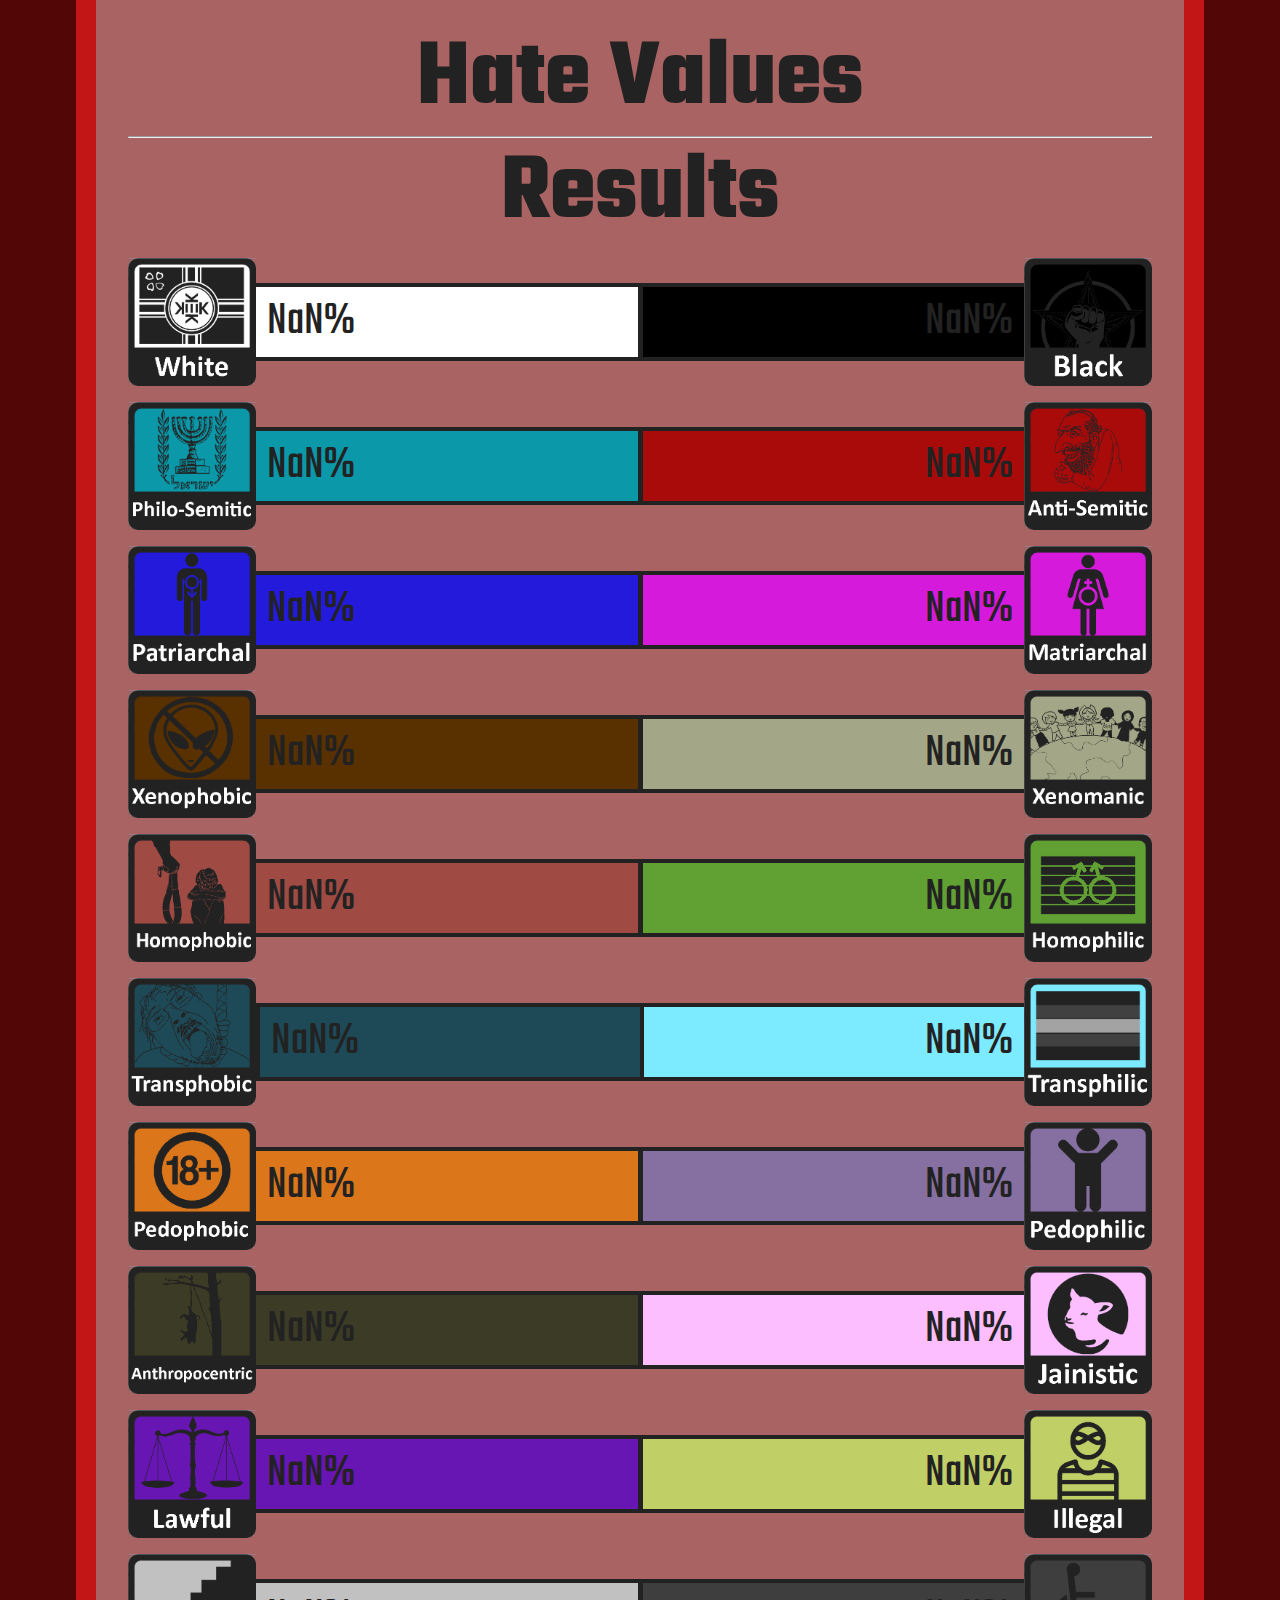
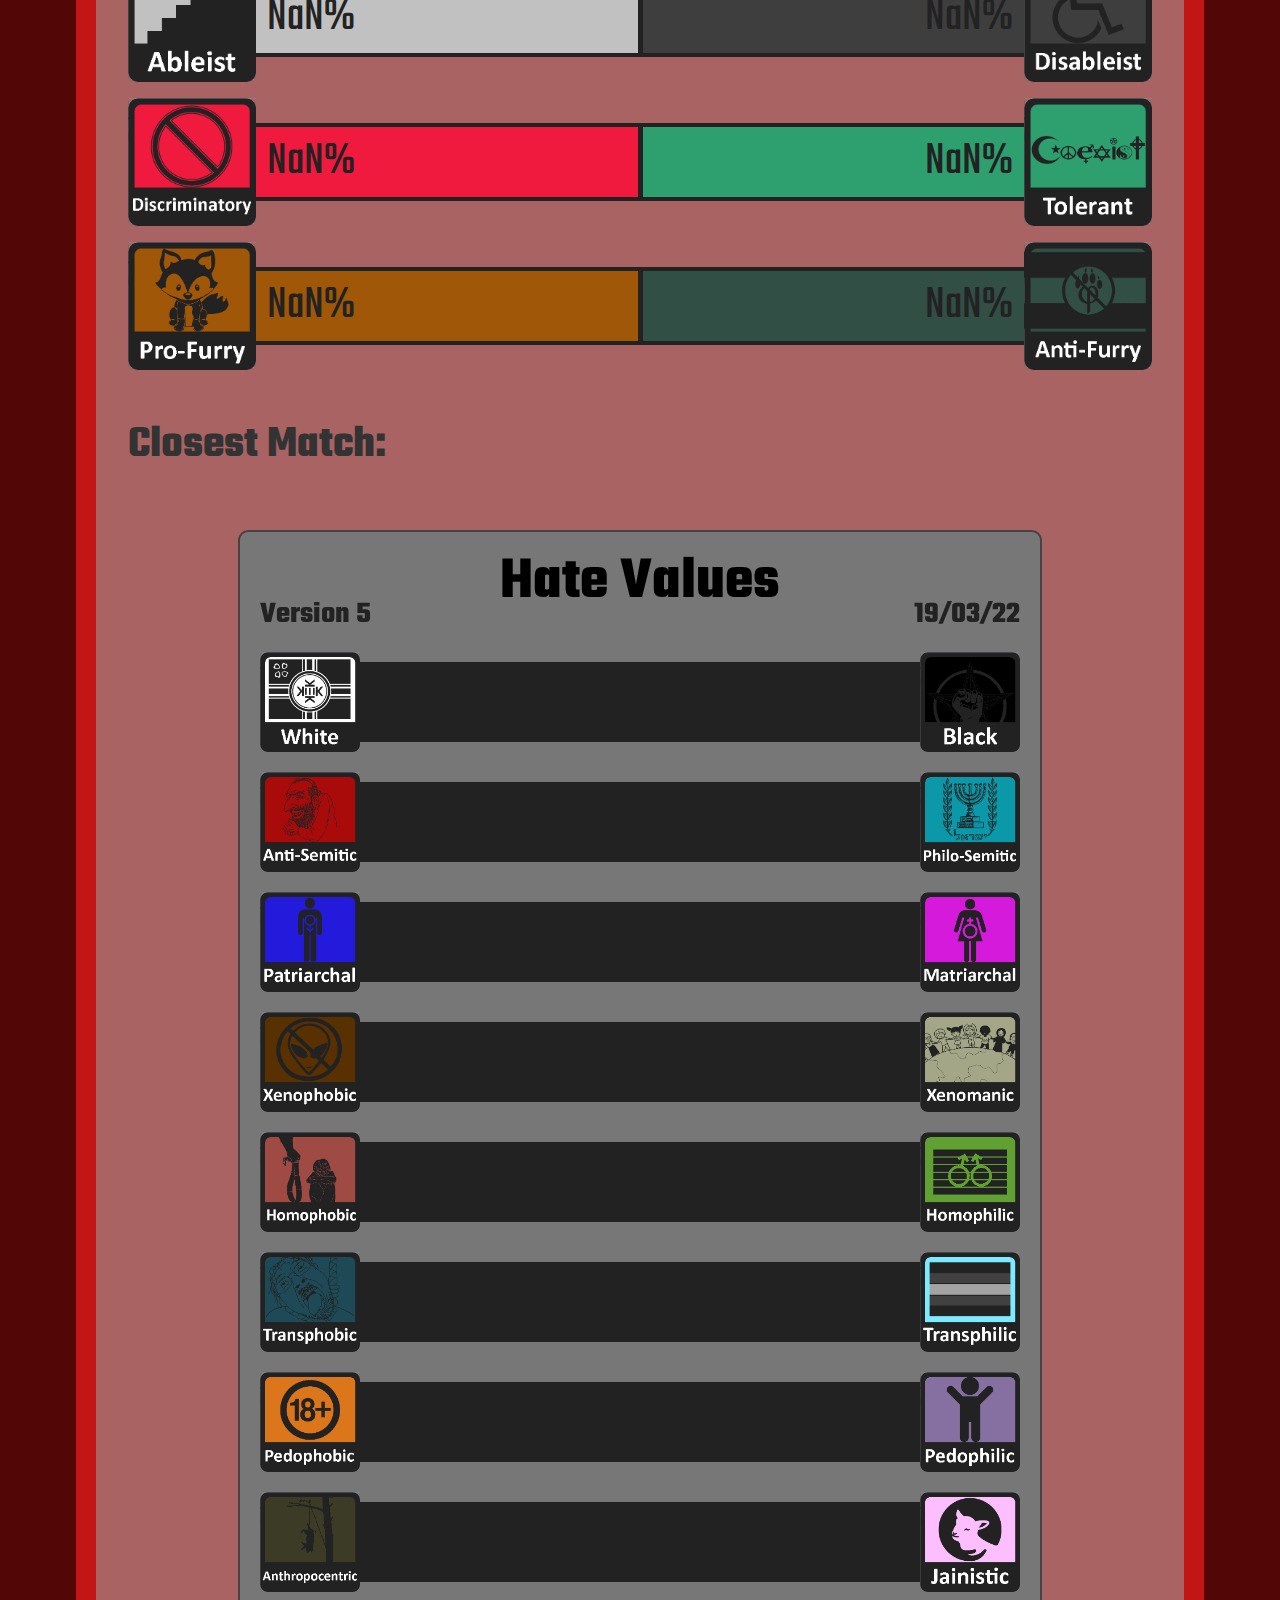
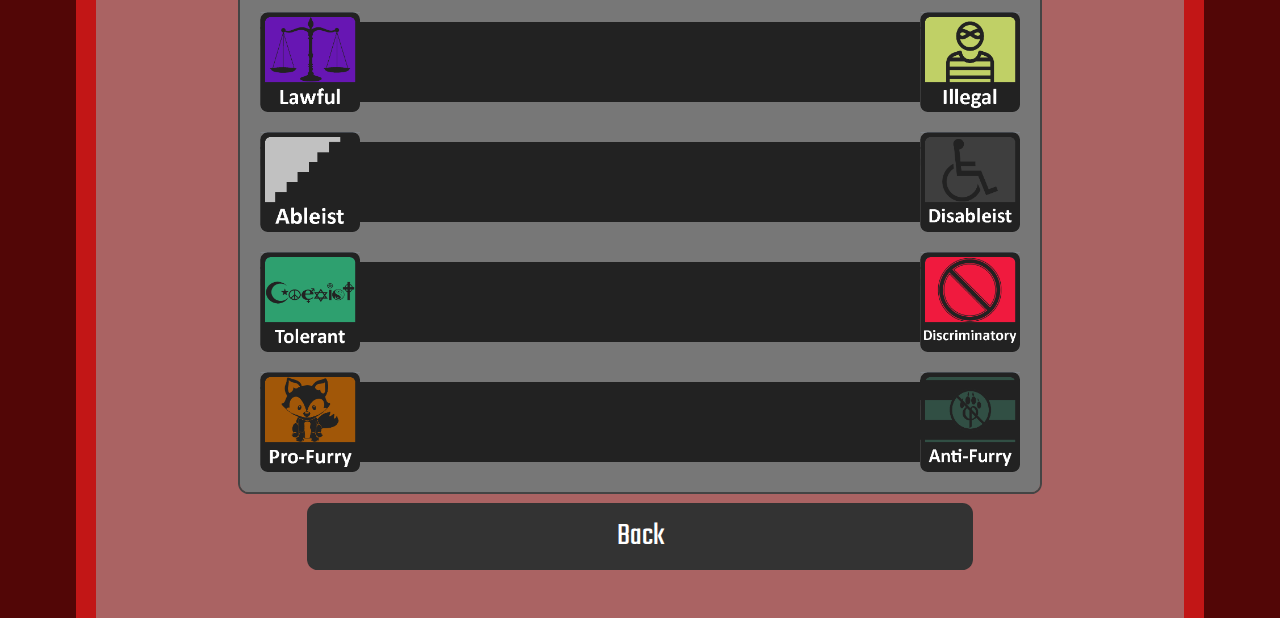
==== results.html @ 094d6d6c "Update results.html" ====
<head>
<link href="https://fonts.googleapis.com/css?family=Teko:300,400,700|Mulish:400,700" rel="stylesheet">
<link href='style.css' rel='stylesheet' type='text/css'>
<title>Hate Values Results</title>
<link rel="icon" type="x-icon" href="icon.png">
<link rel="shortcut icon" type="x-icon" href="icon.png">
<meta charset="utf-8">
</head>
<script type="application/javascript" src="ideologies.js">
</script>

<body>
<h1>Hate Values</h1>
<hr>

<h1>Results</h1>

<h2><span class="weight-300" id="race-label"></span></h2>
<div class="axis">
    <img id="img-white" src="value_images/white.png" height="128pt"/>
    <div class="bar white" id="bar-white"><div class="text-wrapper" id="white"></div></div>
    <div class="bar black" id="bar-black"><div class="text-wrapper" id="black"></div></div>
    <img id="img-black" src="value_images/black.png" height="128pt"/>
</div>
<h2><span class="weight-300" id="jewish-label"></span></h2>
<div class="axis">
    <img id="img-philosemitic" src="value_images/philo semitic.png" height="128pt"/>
    <div class="bar philosemitic" id="bar-philosemitic"><div class="text-wrapper" id="philosemitic"></div></div>
    <div class="bar antisemitic" id="bar-antisemitic"><div class="text-wrapper" id="antisemitic"></div></div>
    <img id="img-antisemitic" src="value_images/anti semitic.png" height="128pt"/>
</div>
<h2><span class="weight-300" id="sex-label"></span></h2>
<div class="axis">
    <img id="img-patriarchal" src="value_images/patriarchal.png" height="128pt"/>
    <div class="bar patriarchal" id="bar-patriarchal"><div class="text-wrapper" id="patriarchal"></div></div>
    <div class="bar matriarchal" id="bar-matriarchal"><div class="text-wrapper" id="matriarchal"></div></div>
    <img id="img-matriarchal" src="value_images/matriarchal.png" height="128pt"/>
</div>
<h2><span class="weight-300" id="diversity-label"></span></h2>
<div class="axis">
    <img id="img-xenophobic" src="value_images/xenophobic.png" height="128pt"/>
    <div class="bar xenophobic" id="bar-xenophobic"><div class="text-wrapper" id="xenophobic"></div></div>
    <div class="bar xenomanic" id="bar-xenomanic"><div class="text-wrapper" id="xenomanic"></div></div>
    <img id="img-xenomanic" src="value_images/xenomanic.png" height="128pt"/>
</div>
<h2><span class="weight-300" id="sexuality-label"></span></h2>
<div class="axis">
    <img id="img-homophobic" src="value_images/homophobic.png" height="128pt"/>
    <div class="bar homophobic" id="bar-homophobic"><div class="text-wrapper" id="homophobic"></div></div>
    <div class="bar homophilic" id="bar-homophilic"><div class="text-wrapper" id="homophilic"></div></div>
    <img id="img-homophilic" src="value_images/homophilic.png" height="128pt"/>
</div>
<h2><span class="weight-300" id="transgender-label"></span></h2>
<div class="axis">
    <img id="img-transphobic" src="value_images/transphobic.png" height="128pt"/>
    <div class="bar transphobic" id="bar-transphobic"><div class="text-wrapper" id="transphobic"></div></div>
    <div class="bar transphilic" id="bar-transphilic"><div class="text-wrapper" id="transphilic"></div></div>
    <img id="img-transphilic" src="value_images/transphilic.png" height="128pt"/>
</div>
<h2><span class="weight-300" id="pedophilia-label"></span></h2>
<div class="axis">
    <img id="img-pedophobic" src="value_images/pedophobic.png" height="128pt"/>
    <div class="bar pedophobic" id="bar-pedophobic"><div class="text-wrapper" id="pedophobic"></div></div>
    <div class="bar pedophilic" id="bar-pedophilic"><div class="text-wrapper" id="pedophilic"></div></div>
    <img id="img-pedophilic" src="value_images/pedophilic.png" height="128pt"/>
</div>
<h2><span class="weight-300" id="species-label"></span></h2>
<div class="axis">
    <img id="img-anthropocentric" src="value_images/anthropocentric.png" height="128pt"/>
    <div class="bar anthropocentric" id="bar-anthropocentric"><div class="text-wrapper" id="anthropocentric"></div></div>
    <div class="bar jainistic" id="bar-jainistic"><div class="text-wrapper" id="jainistic"></div></div>
    <img id="img-jainistic" src="value_images/jainistic.png" height="128pt"/>
</div>
<h2><span class="weight-300" id="legality-label"></span></h2>
<div class="axis">
    <img id="img-lawful" src="value_images/lawful.png" height="128pt"/>
    <div class="bar lawful" id="bar-lawful"><div class="text-wrapper" id="lawful"></div></div>
    <div class="bar illegal" id="bar-illegal"><div class="text-wrapper" id="illegal"></div></div>
    <img id="img-illegal" src="value_images/illegal.png" height="128pt"/>
</div>
<h2><span class="weight-300" id="disability-label"></span></h2>
<div class="axis">
    <img id="img-ableist" src="value_images/ableist.png" height="128pt"/>
    <div class="bar ableist" id="bar-ableist"><div class="text-wrapper" id="ableist"></div></div>
    <div class="bar disableist" id="bar-disableist"><div class="text-wrapper" id="disableist"></div></div>
    <img id="img-disableist" src="value_images/disableist.png" height="128pt"/>
</div>
<h2><span class="weight-300" id="tolerance-label"></span></h2>
<div class="axis">
    <img id="img-fanatical" src="value_images/fanatical.png" height="128pt"/>
    <div class="bar fanatical" id="bar-fanatical"><div class="text-wrapper" id="fanatical"></div></div>
    <div class="bar tolerant" id="bar-tolerant"><div class="text-wrapper" id="tolerant"></div></div>
    <img id="img-tolerant" src="value_images/tolerant.png" height="128pt"/>
</div>
<h2><span class="weight-300" id="furry-label"></span></h2>
<div class="axis">
    <img id="img-profurry" src="value_images/pro furry.png" height="128pt"/>
    <div class="bar profurry" id="bar-profurry"><div class="text-wrapper" id="profurry"></div></div>
    <div class="bar antifurry" id="bar-antifurry"><div class="text-wrapper" id="antifurry"></div></div>
    <img id="img-antifurry" src="value_images/anti furry.png" height="128pt"/>
</div>

<br><br>

<h2 class="ideology">Closest Match: <span class="weight-300" id="ideology-label"></span></h1>

<br><br>

<canvas id="banner" width=800 height=1560 style="font-family:Teko"></canvas>
<button class="button" onclick="location.href='index.html';" style="background-color: #333;">Back</button> <br>
<script>
    function getQueryVariable(variable)
    {
           var query = window.location.search.substring(1)
           var vars = query.split("&")
           for (var i=0;i<vars.length;i++) {
                   var pair = vars[i].split("=")
                   if(pair[0] == variable) {return pair[1]}
           }
           return(NaN);
    }

    function setBarValue(name, value) {
        innerel = document.getElementById(name)
        outerel = document.getElementById("bar-" + name)
        outerel.style.width = (value + "%")
        innerel.innerHTML = (value + "%")
        if (innerel.offsetWidth + 20 > outerel.offsetWidth) {
            innerel.style.visibility = "hidden"
        }
    }

    raceArray = ["White Supremacist","White Nationalist","White Identitarian","White Bias","Colourblind","Black Bias","Black Identitarian","Black Nationalist","Black Supremacist","Black Fanatacism"]
    jewiArray = ["Extremely Anti-Semitic","Anti-Semite","Judeophobe","Gentile","Jew-Gentile Equality","Jewish Bias","Zionist","Ethno-Zionist","Fanatical Ethno-Zionist","Illuminati Jew"]
    ssexArray = ["Incelocracy","Male Chauvinist","Misognyist","Traditional","Sexual Equality","Liberal","Misandrist","Radical Feminist","Matriarchy","Androcidal Muderer"]
    diveArray = ["Genocidal Ethno-Nationalist","Ethno-Nationalist","Xenophobe","Nationalist","Nationality Equality","Moderate Xenophile","Multiculturalist","Globalist","Mandatory Racemixing","Mandatory Racemixing"]
    sexuArray = ["Homo-Extinctionist","Hetero-Supremacist","Don't Ask, Don't Tell","'Traditional Marriage' Activist","Sexuality Equality","'Marriage Equality' Activist","Pride Marcher","Homo-Supremacist","Hetero-Extinctionist","Hetero-Extinctionist"]
    tranArray = ["Transgender Holocaust","Transgender Suicide Advocate","Transphobe","Binarist","Gender Equality","Transgender Acceptance","Pride Marcher","Child Drag Queen Fan","TERF Holocaust","Gender Abolition"]
    pedoArray = ["Pedocidal Serial Killer","Very Pedophobic","Pedophobic","Age of Consent Supporter","Sexuality Equality","MAP advocate","Purple Libertarian","Child Molester","Child Rapist","THIS PERSON IS EVIL!"]
    specArray = ["Animal Extinctionist","Animal Hater","Human Supremacist","Human Preferance","Neutral","Animal Rights Activist","Animal Rights Supporter","Vegan Fanatic","Animal Rights Terrorism","'Voluntary' Human Extinction"]
    legaArray = ["'Two Eyes for an Eye'","Torture Supporter","Moralist","Punishment","Moderate","Rehabilitation","Criminal","Moral Relativist","Anarchist","Egoist"]
    disaArray = ["Eugenicist","Cripple Hater","Disabled-Hater","Ableist Preferance","Balanced","Disabled Advocate","Disabled Pride","Disabled Supremacist","Mandatory Disabilities","Mandatory Disabilities"]
    toleArray = ["Free Speech Absolutism","Intellectually Diverse","Accepting","Tolerant","Neutral","Stubborn","Prejudicial","Monolithic","Extremely Hateful","Hive-Mind Collectivism"]
    furrArray = ["Furred Reich","Beastiality Enjoyer","Furry","Furry Ally","Neutral","Furphobic Prejudice","Anti-Furry","Extremely Furphobic","Furr-icidal Serial Killer","Furry Holocaust"]

    function setLabel(val,ary) {
        if (val >= 90) { return ary[0] } else
        if (val >= 80) { return ary[1] } else
        if (val >= 70) { return ary[2] } else
        if (val >= 60) { return ary[3] } else
        if (val >= 45) { return ary[4] } else
        if (val > 30) { return ary[5] } else
        if (val > 25) { return ary[6] } else
        if (val > 15) { return ary[7] } else
        if (val > 5) { return ary[8] } else
        if (val >= 0) { return ary[9] } else
        	{return ""}
    }

    white           = getQueryVariable("a")
    antisemitic     = getQueryVariable("b")
    patriarchal     = getQueryVariable("c")
    xenophobic      = getQueryVariable("d")
    homophobic      = getQueryVariable("e")
    transphobic     = getQueryVariable("f")
    pedophobic      = getQueryVariable("g")
    anthropocentric = getQueryVariable("h")
    lawful          = getQueryVariable("i")
    ableist         = getQueryVariable("j")
    tolerant        = getQueryVariable("k")
    profurry        = getQueryVariable("l")
    black           = (100 - white).toFixed(1)
    philosemitic    = (100 - antisemitic).toFixed(1)
    matriarchal     = (100 - patriarchal).toFixed(1)
    xenomanic       = (100 - xenophobic).toFixed(1)
    homophilic      = (100 - homophobic).toFixed(1)
    transphilic     = (100 - transphobic).toFixed(1)
    pedophilic      = (100 - pedophobic).toFixed(1)
    jainistic       = (100 - anthropocentric).toFixed(1)
    illegal         = (100 - lawful).toFixed(1)
    disableist      = (100 - ableist).toFixed(1)
    fanatical       = (100 - tolerant).toFixed(1)
    antifurry       = (100 - profurry).toFixed(1)

    setBarValue("white", white)
    setBarValue("black", black)
    setBarValue("antisemitic", antisemitic)
    setBarValue("philosemitic", philosemitic)
    setBarValue("patriarchal", patriarchal)
    setBarValue("matriarchal", matriarchal)
    setBarValue("xenophobic", xenophobic)
    setBarValue("xenomanic", xenomanic)
    setBarValue("homophobic", homophobic)
    setBarValue("homophilic", homophilic)
    setBarValue("transphobic", transphobic)
    setBarValue("transphilic", transphilic)
    setBarValue("pedophobic", pedophobic)
    setBarValue("pedophilic", pedophilic)
    setBarValue("anthropocentric", anthropocentric)
    setBarValue("jainistic", jainistic)
    setBarValue("lawful", lawful)
    setBarValue("illegal", illegal)
    setBarValue("ableist", ableist)
    setBarValue("disableist", disableist)
    setBarValue("tolerant", tolerant)
    setBarValue("fanatical", fanatical)
    setBarValue("profurry", profurry)
    setBarValue("antifurry", antifurry)
    

    document.getElementById("race-label").innerHTML = setLabel(white, raceArray)
    document.getElementById("jewish-label").innerHTML = setLabel(antisemitic, jewiArray)
    document.getElementById("sex-label").innerHTML = setLabel(patriarchal, ssexArray)
    document.getElementById("diversity-label").innerHTML = setLabel(xenophobic, diveArray)
    document.getElementById("sexuality-label").innerHTML = setLabel(homophobic, sexuArray)
    document.getElementById("transgender-label").innerHTML = setLabel(transphobic, tranArray)
    document.getElementById("pedophilia-label").innerHTML = setLabel(pedophobic, pedoArray)
    document.getElementById("species-label").innerHTML = setLabel(anthropocentric, specArray)
    document.getElementById("legality-label").innerHTML = setLabel(lawful, legaArray)
    document.getElementById("disability-label").innerHTML = setLabel(ableist, disaArray)
    document.getElementById("tolerance-label").innerHTML = setLabel(tolerant, toleArray)
    document.getElementById("furry-label").innerHTML = setLabel(profurry, furrArray)

    ideology = ""
    ideodist = Infinity
    for (var i = 0; i < ideologies.length; i++) {
        dist = 0
        dist += Math.pow(Math.abs(ideologies[i].stats.race - white), 3)
        dist += Math.pow(Math.abs(ideologies[i].stats.jewi - antisemitic), 3)
        dist += Math.pow(Math.abs(ideologies[i].stats.ssex - patriarchal), 3)
        dist += Math.pow(Math.abs(ideologies[i].stats.dive - xenophobic), 3)
        dist += Math.pow(Math.abs(ideologies[i].stats.sexu - homophobic), 3)
        dist += Math.pow(Math.abs(ideologies[i].stats.tran - transphobic), 3)
        dist += Math.pow(Math.abs(ideologies[i].stats.pedo - pedophobic), 3)
        dist += Math.pow(Math.abs(ideologies[i].stats.spec - anthropocentric), 3)
        dist += Math.pow(Math.abs(ideologies[i].stats.lega - lawful), 2)
        dist += Math.pow(Math.abs(ideologies[i].stats.disa - ableist), 3)
        dist += Math.pow(Math.abs(ideologies[i].stats.tole - tolerant), 3)
        dist += Math.pow(Math.abs(ideologies[i].stats.furr - profurry), 2)
        if (dist < ideodist) {
            ideology = ideologies[i].name
            ideodist = dist
        }
    }
    
    document.getElementById("ideology-label").innerHTML = ideology

    function createImage(src, x, y, w, h) {
        img = new Image ()
        img.src = src
        img.onLoad = function() {
            ctx.drawImage(img, x, y, w, h)
        }
    }

    window.onload = function() {
        var c = document.getElementById("banner")
        var ctx = c.getContext("2d")
        ctx.fillStyle = "#777"
        ctx.fillRect(0,0,800,1560)

        img = document.getElementById("img-white")
        ctx.drawImage(img, 20, 120, 100, 100);
        img = document.getElementById("img-black")
        ctx.drawImage(img, 680, 120, 100, 100)
        img = document.getElementById("img-antisemitic")
        ctx.drawImage(img, 20, 240, 100, 100)
        img = document.getElementById("img-philosemitic")
        ctx.drawImage(img, 680, 240, 100, 100)
        img = document.getElementById("img-patriarchal")
        ctx.drawImage(img, 20, 360, 100, 100)
        img = document.getElementById("img-matriarchal")
        ctx.drawImage(img, 680, 360, 100, 100)
        img = document.getElementById("img-xenophobic")
        ctx.drawImage(img, 20, 480, 100, 100)
        img = document.getElementById("img-xenomanic")
        ctx.drawImage(img, 680, 480, 100, 100)
        img = document.getElementById("img-homophobic")
        ctx.drawImage(img, 20, 600, 100, 100)
        img = document.getElementById("img-homophilic")
        ctx.drawImage(img, 680, 600, 100, 100)
        img = document.getElementById("img-transphobic")
        ctx.drawImage(img, 20, 720, 100, 100)
        img = document.getElementById("img-transphilic")
        ctx.drawImage(img, 680, 720, 100, 100)
        img = document.getElementById("img-pedophobic")
        ctx.drawImage(img, 20, 840, 100, 100)
        img = document.getElementById("img-pedophilic")
        ctx.drawImage(img, 680, 840, 100, 100)
        img = document.getElementById("img-anthropocentric")
        ctx.drawImage(img, 20, 960, 100, 100)
        img = document.getElementById("img-jainistic")
        ctx.drawImage(img, 680, 960, 100, 100)
        img = document.getElementById("img-lawful")
        ctx.drawImage(img, 20, 1080, 100, 100)
        img = document.getElementById("img-illegal")
        ctx.drawImage(img, 680, 1080, 100, 100)
        img = document.getElementById("img-ableist")
        ctx.drawImage(img, 20, 1200, 100, 100)
        img = document.getElementById("img-disableist")
        ctx.drawImage(img, 680, 1200, 100, 100)
        img = document.getElementById("img-tolerant")
        ctx.drawImage(img, 20, 1320, 100, 100)
        img = document.getElementById("img-fanatical")
        ctx.drawImage(img, 680, 1320, 100, 100)
        img = document.getElementById("img-profurry")
        ctx.drawImage(img, 20, 1440, 100, 100)
        img = document.getElementById("img-antifurry")
        ctx.drawImage(img, 680, 1440, 100, 100)

        ctx.fillStyle="#222"
        ctx.fillRect(120, 130, 560, 80)
        ctx.fillRect(120, 250, 560, 80)
        ctx.fillRect(120, 370, 560, 80)
        ctx.fillRect(120, 490, 560, 80)
        ctx.fillRect(120, 610, 560, 80)
        ctx.fillRect(120, 730, 560, 80)
        ctx.fillRect(120, 850, 560, 80)
        ctx.fillRect(120, 970, 560, 80)
        ctx.fillRect(120, 1090, 560, 80)
        ctx.fillRect(120, 1210, 560, 80)
        ctx.fillRect(120, 1330, 560, 80)
        ctx.fillRect(120, 1450, 560, 80)
        ctx.fillStyle="#fff"
        ctx.fillRect(120, 134, 5.6*white-2, 72)
        ctx.fillStyle="#000"
        ctx.fillRect(682-5.6*black, 134, 5.6*black-2, 72)
        ctx.fillStyle="#a90b0b"
        ctx.fillRect(120, 254, 5.6*antisemitic-2, 72)
        ctx.fillStyle="#0b98a9"
        ctx.fillRect(682-5.6*philosemitic, 254, 5.6*philosemitic-2, 72)
        ctx.fillStyle="#231adc"
        ctx.fillRect(120, 374, 5.6*patriarchal-2, 72)
        ctx.fillStyle="#d51adc"
        ctx.fillRect(682-5.6*matriarchal, 374, 5.6*matriarchal-2, 72)
        ctx.fillStyle="#593000" 
        ctx.fillRect(120, 494, 5.6*xenophobic-2, 72)
        ctx.fillStyle="#a3a787"
        ctx.fillRect(682-5.6*xenomanic, 494, 5.6*xenomanic-2, 72)
        ctx.fillStyle="#9f4a43"
        ctx.fillRect(120, 614, 5.6*homophobic-2, 72)
        ctx.fillStyle="#61a133"
        ctx.fillRect(682-5.6*homophilic, 614, 5.6*homophilic-2, 72)
        ctx.fillStyle="#1e4a58"
        ctx.fillRect(120, 734, 5.6*transphobic-2, 72)
        ctx.fillStyle="#7debff"
        ctx.fillRect(682-5.6*transphilic, 734, 5.6*transphilic-2, 72)
        ctx.fillStyle="#dc761b"
        ctx.fillRect(120, 854, 5.6*pedophobic-2, 72)
        ctx.fillStyle="#8670a1"
        ctx.fillRect(682-5.6*pedophilic, 854, 5.6*pedophilic-2, 72)
        ctx.fillStyle="#3c3b25" 
        ctx.fillRect(120, 974, 5.6*anthropocentric-2, 72)
        ctx.fillStyle="#fdbeff"
        ctx.fillRect(682-5.6*jainistic, 974, 5.6*jainistic-2, 72)
        ctx.fillStyle="#6716b3"
        ctx.fillRect(120, 1094, 5.6*lawful-2, 72)
        ctx.fillStyle="#c0d066" 
        ctx.fillRect(682-5.6*illegal, 1094, 5.6*illegal-2, 72)
        ctx.fillStyle="#c1c1c1"
        ctx.fillRect(120, 1214, 5.6*ableist-2, 72)
        ctx.fillStyle="#3e3e3e"
        ctx.fillRect(682-5.6*disableist, 1214, 5.6*disableist-2, 72)
        ctx.fillStyle="#2ea06f" 
        ctx.fillRect(120, 1334, 5.6*tolerant-2, 72)
        ctx.fillStyle="#f01a3e"
        ctx.fillRect(682-5.6*fanatical, 1334, 5.6*fanatical-2, 72)
        ctx.fillStyle="#a15708"
        ctx.fillRect(120, 1454, 5.6*profurry-2, 72)
        ctx.fillStyle="#314f44" 
        ctx.fillRect(682-5.6*antifurry, 1454, 5.6*antifurry-2, 72)
        ctx.fillStyle="#222222"
        ctx.font="700 30px Teko"
        ctx.textAlign="left"
        ctx.fillText("Version 5", 20, 90)
        ctx.fillStyle="#222222"
        ctx.font="700 30px Teko"
        ctx.textAlign="right"
        ctx.fillText("19/03/22", 780, 90)
        ctx.fillStyle="#000"
        ctx.font="700 60px Teko"
        ctx.textAlign="center"
        ctx.fillText("Hate Values", 400, 65)
        ctx.font="40px Teko"
        ctx.textAlign="center"

        ctx.font="40px Arial"
        ctx.textAlign="left"
        if (white        > 25) {ctx.fillText(white + "%", 130, 187.5)}
        if (antisemitic  > 25) {ctx.fillText(antisemitic + "%", 130, 307.5)}
        if (patriarchal  > 25) {ctx.fillText(patriarchal + "%", 130, 427.5)}
        if (xenophobic   > 25) {ctx.fillText(xenophobic + "%", 130, 547.5)}
        if (homophobic   > 25) {ctx.fillText(homophobic + "%", 130, 667.5)}
        if (transphobic  > 25) {ctx.fillText(transphobic + "%", 130, 787.5)}
        if (pedophobic   > 25) {ctx.fillText(pedophobic + "%", 130, 907.5)}
        if (anthropocentric > 25) {ctx.fillText(anthropocentric + "%", 130, 1027.5)}
        if (lawful       > 25) {ctx.fillText(lawful + "%", 130, 1147.5)}
        if (ableist      > 25) {ctx.fillText(ableist + "%", 130, 1267.5)}
        if (tolerant     > 25) {ctx.fillText(tolerant + "%", 130, 1387.5)}
        if (profurry     > 25) {ctx.fillText(profurry + "%", 130, 1507.5)}
        ctx.textAlign="right"
        if (black        > 25) {ctx.fillText(black + "%", 670, 187.5)}
        if (philosemitic > 25) {ctx.fillText(philosemitic + "%", 670, 307.5)}
        if (matriarchal  > 25) {ctx.fillText(matriarchal + "%", 670, 427.5)}
        if (xenomanic    > 25) {ctx.fillText(xenomanic + "%", 670, 547.5)}
        if (homophilic   > 25) {ctx.fillText(homophilic + "%", 670, 667.5)}
        if (transphilic  > 25) {ctx.fillText(transphilic + "%", 670, 787.5)}
        if (pedophilic   > 25) {ctx.fillText(pedophilic + "%", 670, 907.5)}
        if (jainistic    > 25) {ctx.fillText(jainistic + "%", 670, 1027.5)}
        if (illegal      > 25) {ctx.fillText(illegal + "%", 670, 1147.5)}
        if (disableist   > 25) {ctx.fillText(disableist + "%", 670, 1267.5)}
        if (fanatical    > 25) {ctx.fillText(fanatical + "%", 670, 1387.5)}
        if (antifurry    > 25) {ctx.fillText(antifurry + "%", 670, 1507.5)}

        ctx.font="300 30px Teko"
        ctx.textAlign="center"
        ctx.fillText(document.getElementById("race-label").innerHTML, 400, 125)
        ctx.fillText(document.getElementById("jewish-label").innerHTML, 400, 245)
        ctx.fillText(document.getElementById("sex-label").innerHTML, 400, 365)
        ctx.fillText(document.getElementById("diversity-label").innerHTML, 400, 485)
        ctx.fillText(document.getElementById("sexuality-label").innerHTML, 400, 605)
        ctx.fillText(document.getElementById("transgender-label").innerHTML, 400, 725)
        ctx.fillText(document.getElementById("pedophilia-label").innerHTML, 400, 845)
        ctx.fillText(document.getElementById("species-label").innerHTML, 400, 965)
        ctx.fillText(document.getElementById("legality-label").innerHTML, 400, 1085)
        ctx.fillText(document.getElementById("disability-label").innerHTML, 400, 1205)
        ctx.fillText(document.getElementById("tolerance-label").innerHTML, 400, 1325)
        ctx.fillText(document.getElementById("furry-label").innerHTML, 400, 1445)
    }
    </script>
</body>
---- style.css ----
html {
    background-color: #520606;
    padding: 0px;
    scroll-behavior: smooth;
}
body {
    width: 80%;
    min-height: calc(100vh - 4em);
    margin: 0 auto;
    padding: 2em;
    background-color: #aa6363;
    border-color: #c21616;
    border-left-style: solid;
    border-right-style: solid;
    border-width: 20px;
}
p {
    color: #444444;
    font-family: 'Teko', sans-serif;
    font-size: 18.5pt;
    line-height: 1.15;
    margin: 4pt;
}

p.value {
    margin-top: 22px;
    margin-bottom: 22px;
    text-indent: -16pt;
    margin-left: 20pt;
    font-size: 24pt;
    line-height: 2.11666656px;
    letter-spacing: 0.03em;
    font-family: 'Teko';
}

p.axis_name {
    margin-top: 50px;
    color: #520606;
    font-size: 19pt;
    font-family: 'Teko';
}
p.question {
    margin: 16pt auto;
    color: #000;
    font-family: 'Teko', sans-serif;
    font-weight: normal;
    width: 70%;
    min-width: 500pt;
    min-height: 144pt;
    background-color: #cb3131;
    padding: 16pt;
    border-radius: 16pt;
    font-size: 36pt;
    display: flex;
    justify-content: center;
    align-items: center;
    text-align: center;

}
h1 {
    color: #222222;
    font-family: 'Teko', sans-serif;
    font-size: 72pt;
    text-align: center;
    line-height: 72pt;
    margin-top: 0pt;
    margin-bottom: 0pt;
}
h2 {
    color: #333333;
    font-family: 'Teko', sans-serif;
    font-size: 34pt;
    line-height: 36pt;
    margin-top: 12pt;
    margin-bottom: 10pt;
}
li {
    font-size: 16pt;
    text-indent: 16pt;
}
a {
    font-family: inherit;
}
div.center {
    background-color: #b99090;
    font-family: 'Teko', sans-serif;
    border-radius: 8pt;
    padding: 6pt;
    color: white;
    width: 50%;
    min-width: 488pt;
    text-align: center;
    text-decoration: none;
    display: block;
    font-size: 24pt;
    margin: auto;
}
img.quadcolumn {
    width: 23.75%;
    transition: transform .3s;
}
img.quadcolumn:hover {
    transform: scale(1.05);
  }
div.quadcolumn {
    width: 23.75%;
}
div.axis_name {
    color: #333333;
    font-size: 19pt;
    font-family: 'Teko';
    display: inline-block;
    padding-bottom: 8.65pt;
}
.spacer {
    display: flex;
}
.spacer > div{
    margin-top: 10px;
    display: inline-block;
    *display: inline; /* For IE7 */
    text-align: center;
}
.button {
    background-color: #2196f3;
    font-family: 'Teko', sans-serif;
    border: none;
    border-radius: 8pt;
    color: white;
    padding: 8pt;
    width: 50%;
    min-width: 500pt;
    text-align: center;
    text-decoration: none;
    display: block;
    font-size: 24pt;
    margin: -2px auto;
    cursor: pointer;
}
.button:hover, .button:focus { background: #1b390c; }
.stronglyAgree { background: #277400; }
.stronglyAgree:hover, .stronglyAgree:focus { background: #000000; }
.agree { background: #6cc93d; }
.agree:hover, .agree:focus { background: #000000; }
.neutral { background: #bababa; }
.neutral:hover, .neutral:focus { background: #000000; }
.disagree { background: #c93d3d; }
.disagree:hover, .disagree:focus { background: #000000; }
.stronglyDisagree { background: #740000; }
.stronglyDisagree:hover, .stronglyDisagree:focus { background: #000000; }

.small_button, .small_button_off {
    background-color: #333;
    font-family: 'Teko', sans-serif;
    border: none;
    border-radius: 8pt;
    color: white;
    padding: 8pt;
    width: 10%;
    min-width: 100pt;
    text-align: center;
    text-decoration: none;
    display: block;
    font-size: 18pt;
    margin: -2px auto;
    cursor: pointer;
}

.small_button:hover, .small_button:focus {
    background: #222;
}

.small_button_off {
    background-color: #ddd;
    color: #888;
    border: 2px solid #888;
    cursor: not-allowed;
    margin: -4px auto;
}
.arrow {
    width: 60%;
    height: auto;
}
div.explanation_blurb_left {
    vertical-align: top;
    width: 37%;
    margin-left: 1%;
    margin-right: 1%;
}
div.explanation_blurb_right {
    vertical-align: top;
    width: 37%;
    margin-left: 1%;
    margin-right: 1%;
}
div.explanation_axis {
    width: 20.9%;
    vertical-align: top;
}
div.axis {
    width: 100%;
    display: flex;
    align-items: center;
    justify-content: center;
}
div.bar {
    height: 36pt;
    line-height: 36pt;
    padding: 8pt;
    margin-top: 4pt;
    margin-bottom: 4pt;
    border-width: 4px;
    border-right-width: 1px;
    border-top-style: solid;
    border-bottom-style: solid;
    border-color: #222222;
    background-color: #b99090;
    display: block;
    width: 50%;
}
div.text-wrapper {
    font-family: 'Teko', sans-serif;
    font-size: 36pt;
    line-height: 36pt;
    color: #222222;
    display: inline-block;
}
div.white {
    background-color: #ffffff;
    text-align: left;
    border-right-style: solid;
}
div.black {
    background-color: #000;
    text-align: right;
    border-left-style: solid;
}
div.philosemitic {
    background-color: #0b98a9;
    text-align: left;
    border-right-style: solid;
}
div.antisemitic {
    background-color: #a90b0b;
    text-align: right;
    border-left-style: solid;
}
div.matriarchal {
    background-color: #d51adc;
    text-align: right;
    border-left-style: solid;
}
div.patriarchal {
    background-color: #231adc;
    text-align: left;
    border-right-style: solid;
}
div.xenomanic {
    background-color: #a3a787;
    text-align: right;
    border-left-style: solid;
}
div.xenophobic {
    background-color: #593000;
    text-align: left;
    border-right-style: solid;
}
div.homophilic {
    background-color: #61a133;
    text-align: right;
    border-left-style: solid;
}
div.homophobic {
    background-color: #9f4a43;
    text-align: left;
    border-right-style: solid;
}
div.transphobic {
    background-color: #1e4a58;
    text-align: left;
    border-left-style: solid;
}
div.transphilic {
    background-color: #7debff;
    text-align: right;
    border-left-style: solid;
}
div.pedophobic {
    background-color: #dc761b;
    text-align: left;
    border-right-style: solid;
}
div.pedophilic {
    background-color: #8670a1;
    text-align: right;
    border-left-style: solid;
}
div.anthropocentric {
    background-color: #3c3b25;
    text-align: left;
    border-right-style: solid;
}
div.jainistic {
    background-color: #fdbeff;
    text-align: right;
    border-left-style: solid;
}
div.lawful {
    background-color: #6716b3;
    text-align: left;
    border-right-style: solid;
}
div.illegal {
    background-color: #c0d066;
    text-align: right;
    border-left-style: solid;
}
div.ableist {
    background-color: #c1c1c1;
    text-align: left;
    border-right-style: solid;
}
div.disableist {
    background-color: #3e3e3e;
    text-align: right;
    border-left-style: solid;
}
div.tolerant {
    background-color: #2ea06f;
    text-align: right;
    border-left-style: solid;
}
div.fanatical {
    background-color: #f01a3e;
    text-align: left;
    border-right-style: solid;
}
div.antifurry {
    background-color: #314f44;
    text-align: right;
    border-left-style: solid;
}
div.profurry {
    background-color: #a15708;
    text-align: left;
    border-right-style: solid;
}
span.weight-300 {
    font-weight: 300;
}
.explanation_bg {
    background-color: #b99090;
    border-radius: 25px;
    margin-top: 15px;
}
#banner {
    border-color: #444444;
    border-style: solid;
    border-width: 2px;
    border-radius: 8pt;
    display: block;
    margin: 8pt;
    margin-left: auto;
    margin-right: auto;
}
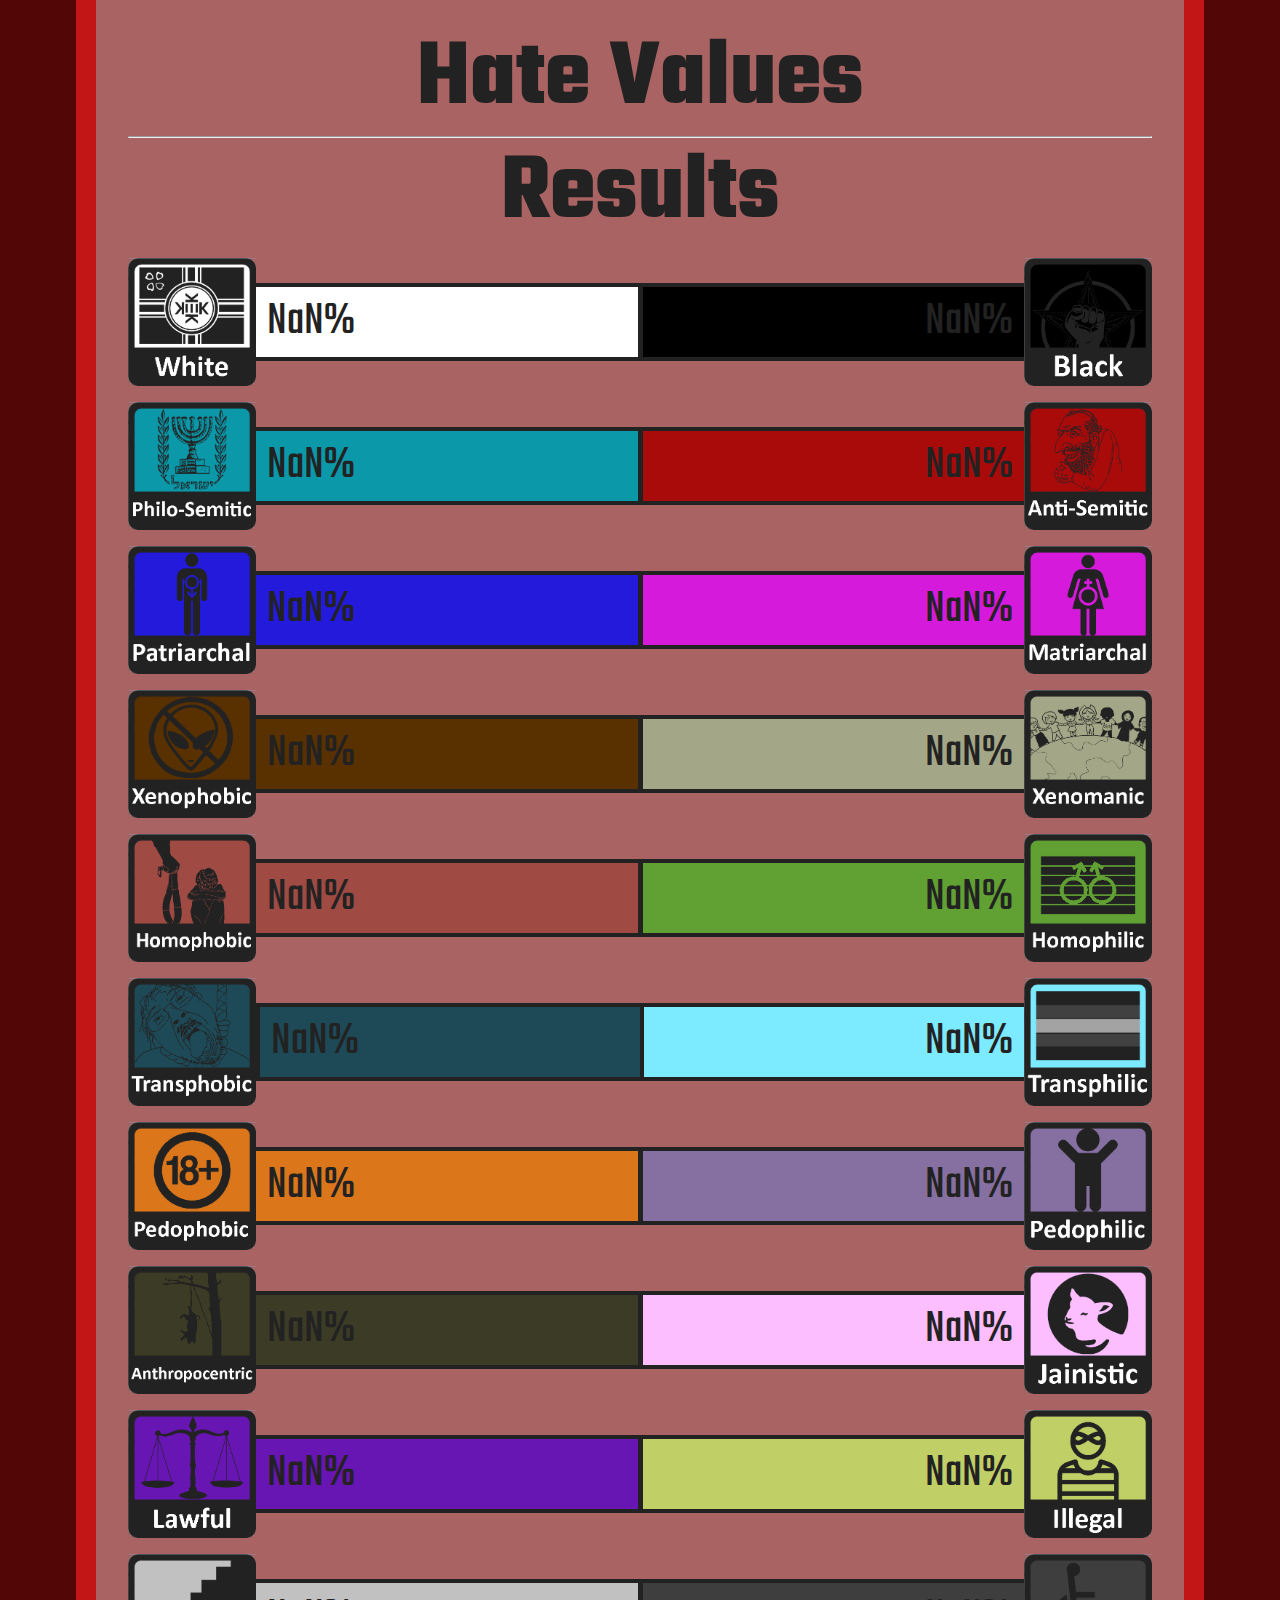
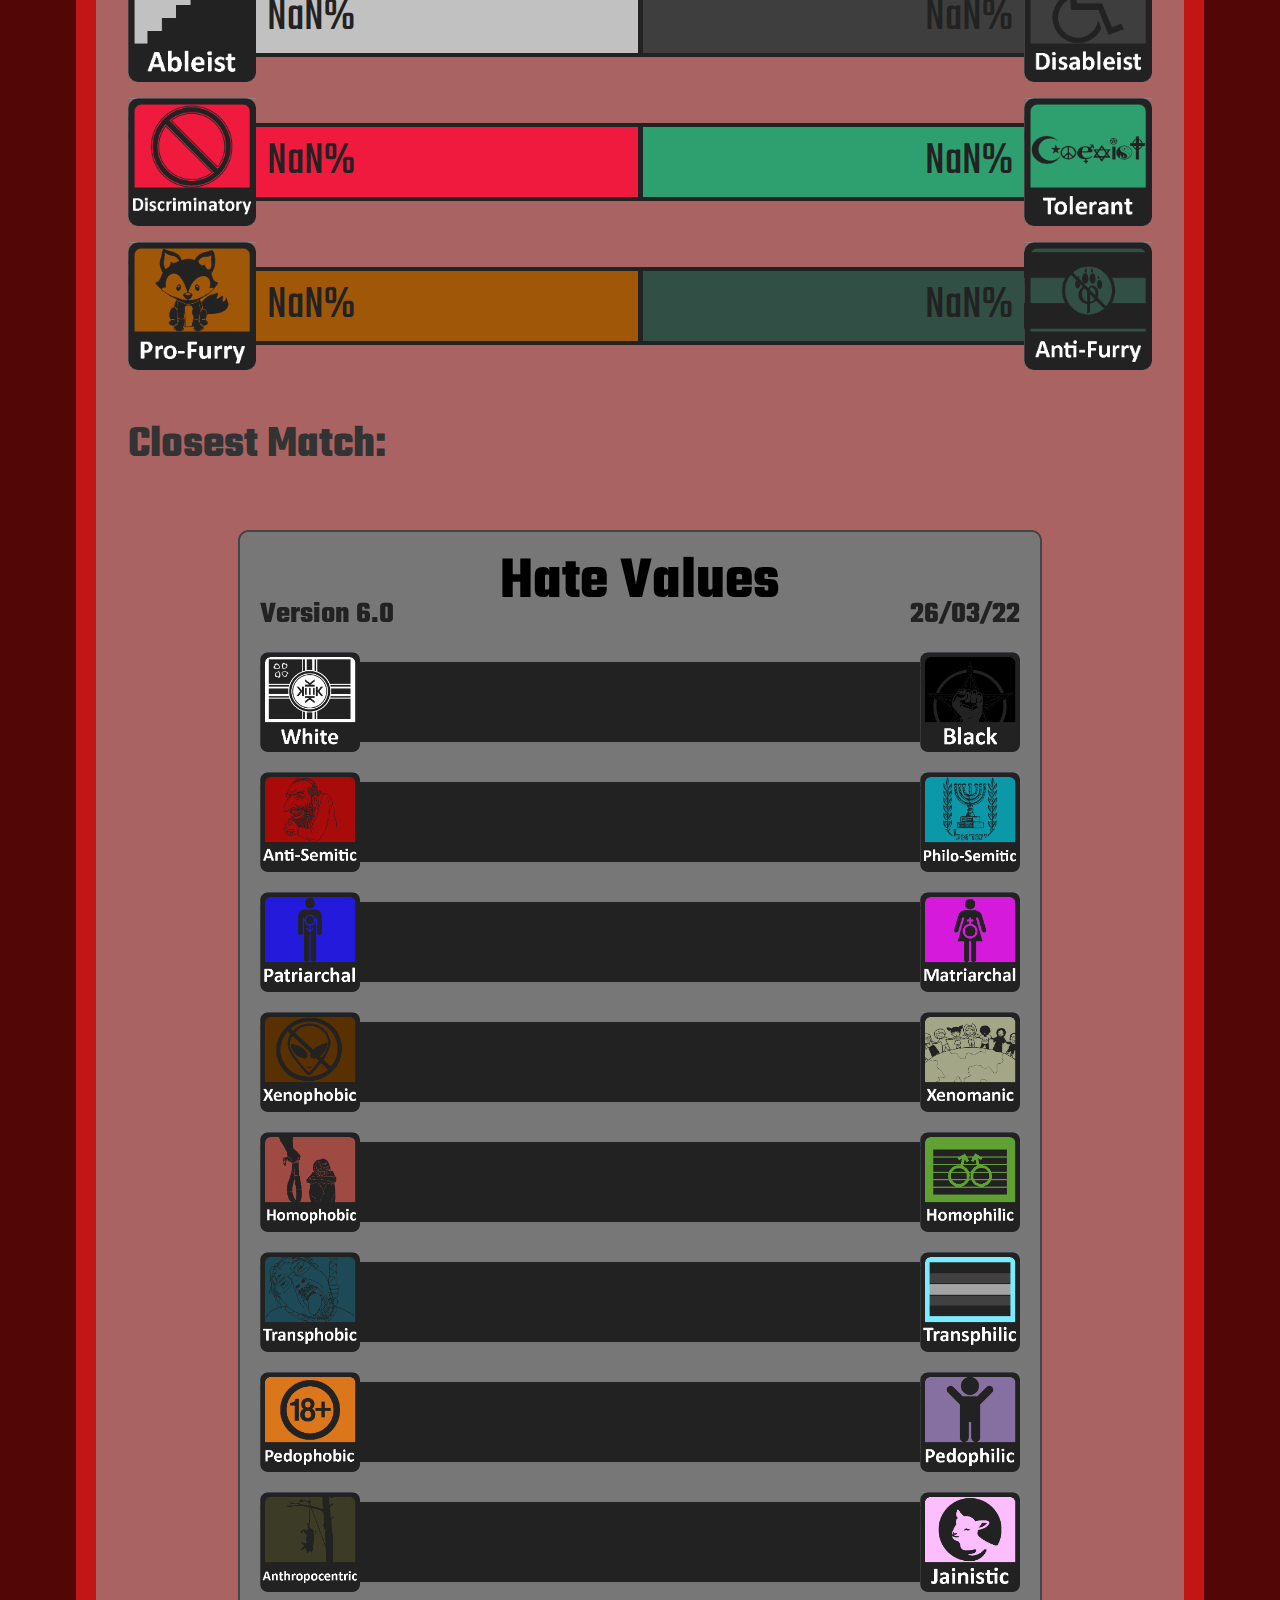
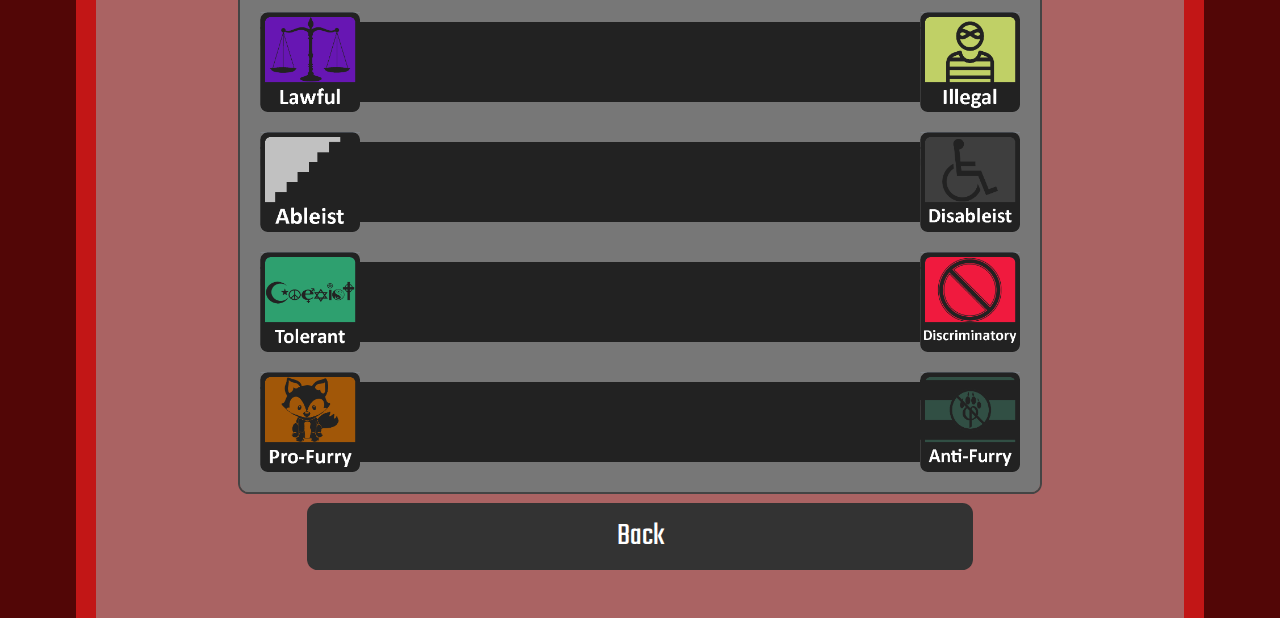
==== commit c9bb1e33: "Update results.html" ====
--- a/results.html
+++ b/results.html
@@ -372,11 +372,11 @@
         ctx.fillStyle="#222222"
         ctx.font="700 30px Teko"
         ctx.textAlign="left"
-        ctx.fillText("Version 5", 20, 90)
+        ctx.fillText("Version 6.0", 20, 90)      //Change this when updating
         ctx.fillStyle="#222222"
         ctx.font="700 30px Teko"
         ctx.textAlign="right"
-        ctx.fillText("19/03/22", 780, 90)
+        ctx.fillText("26/03/22", 780, 90)        //Change this when updating
         ctx.fillStyle="#000"
         ctx.font="700 60px Teko"
         ctx.textAlign="center"
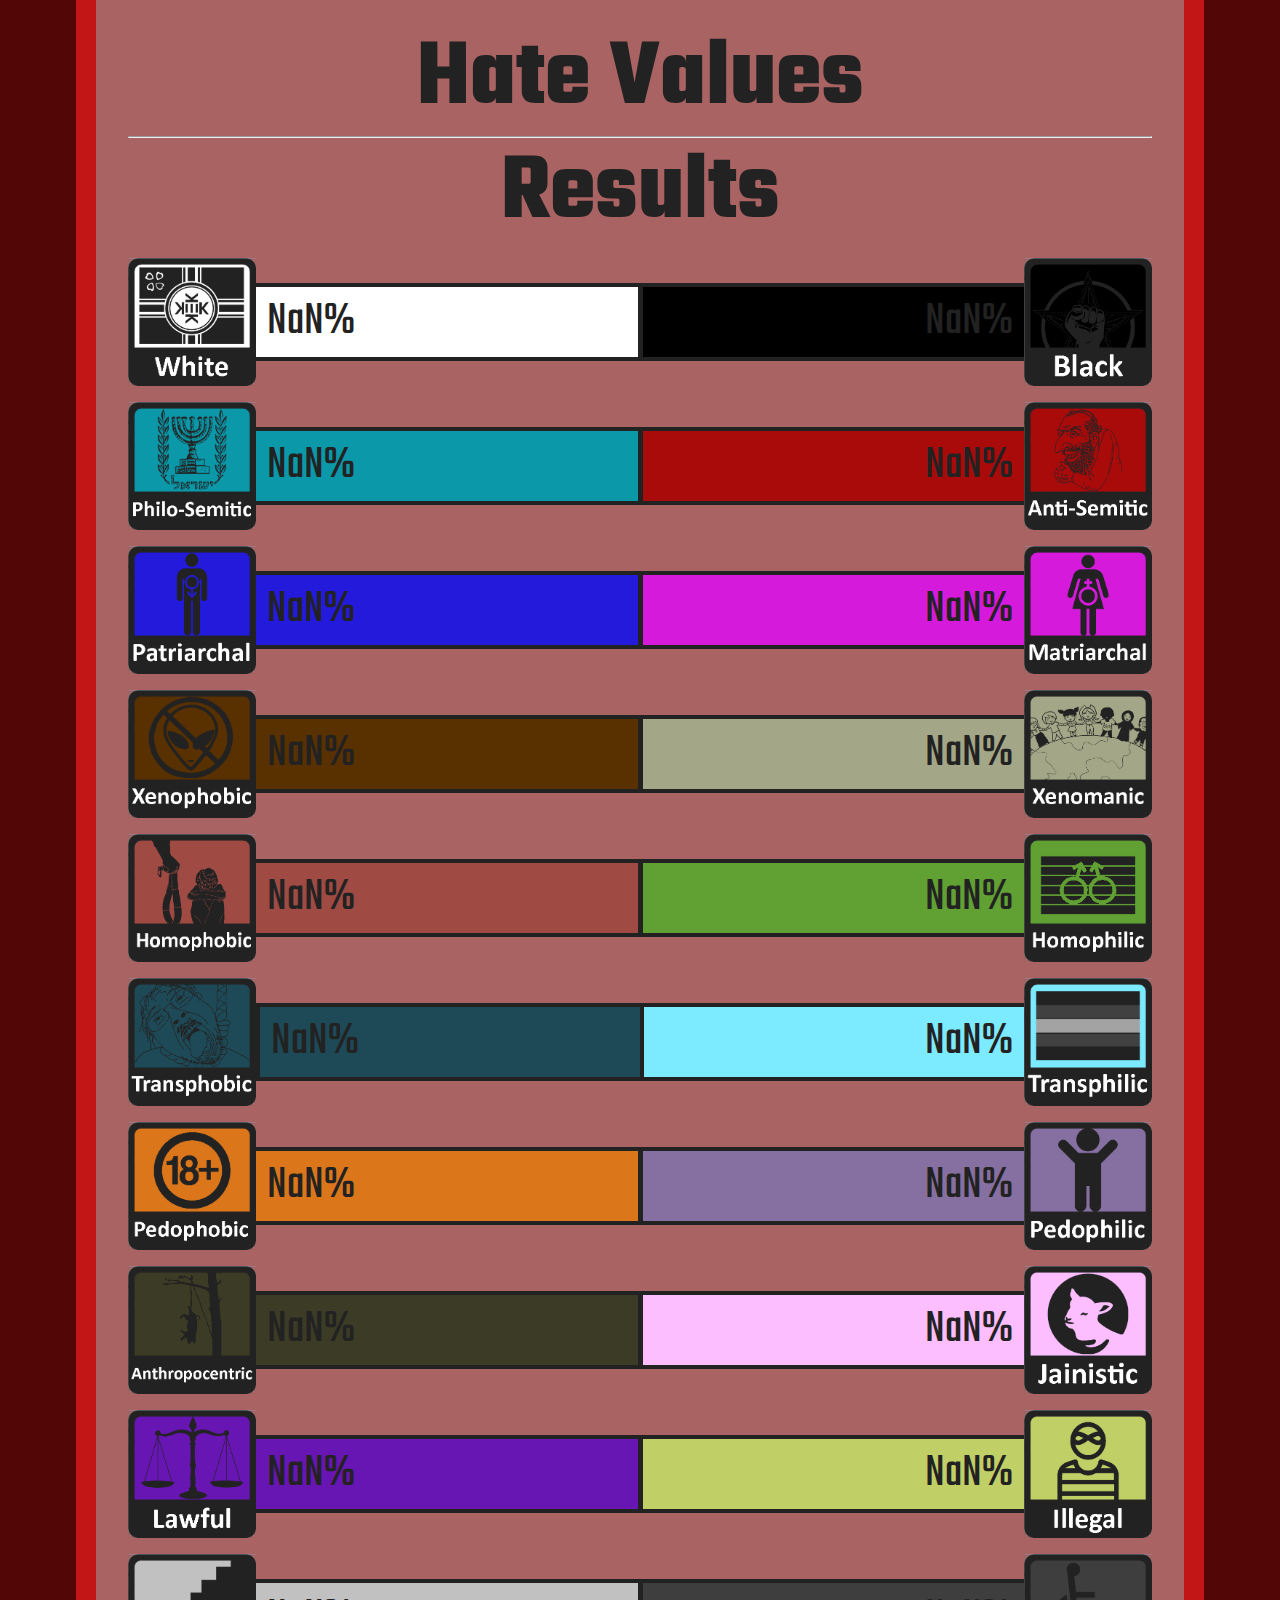
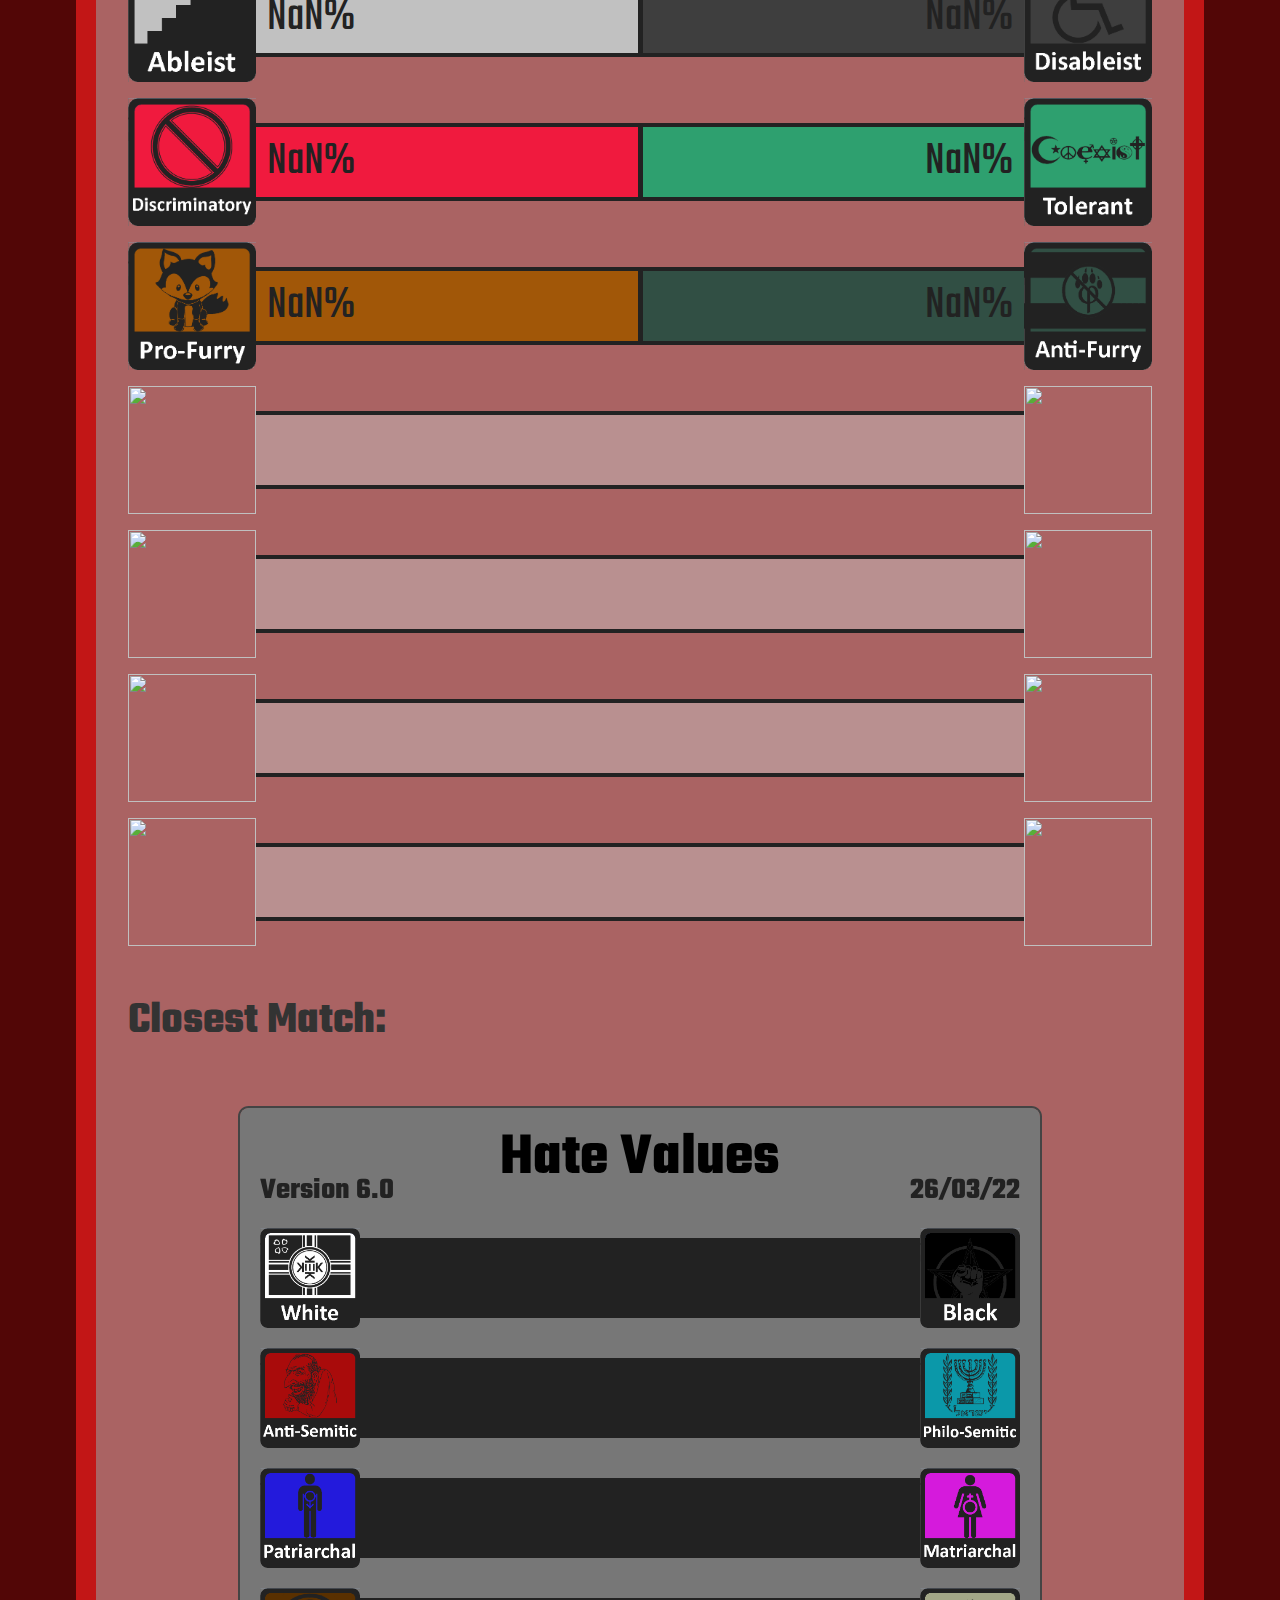
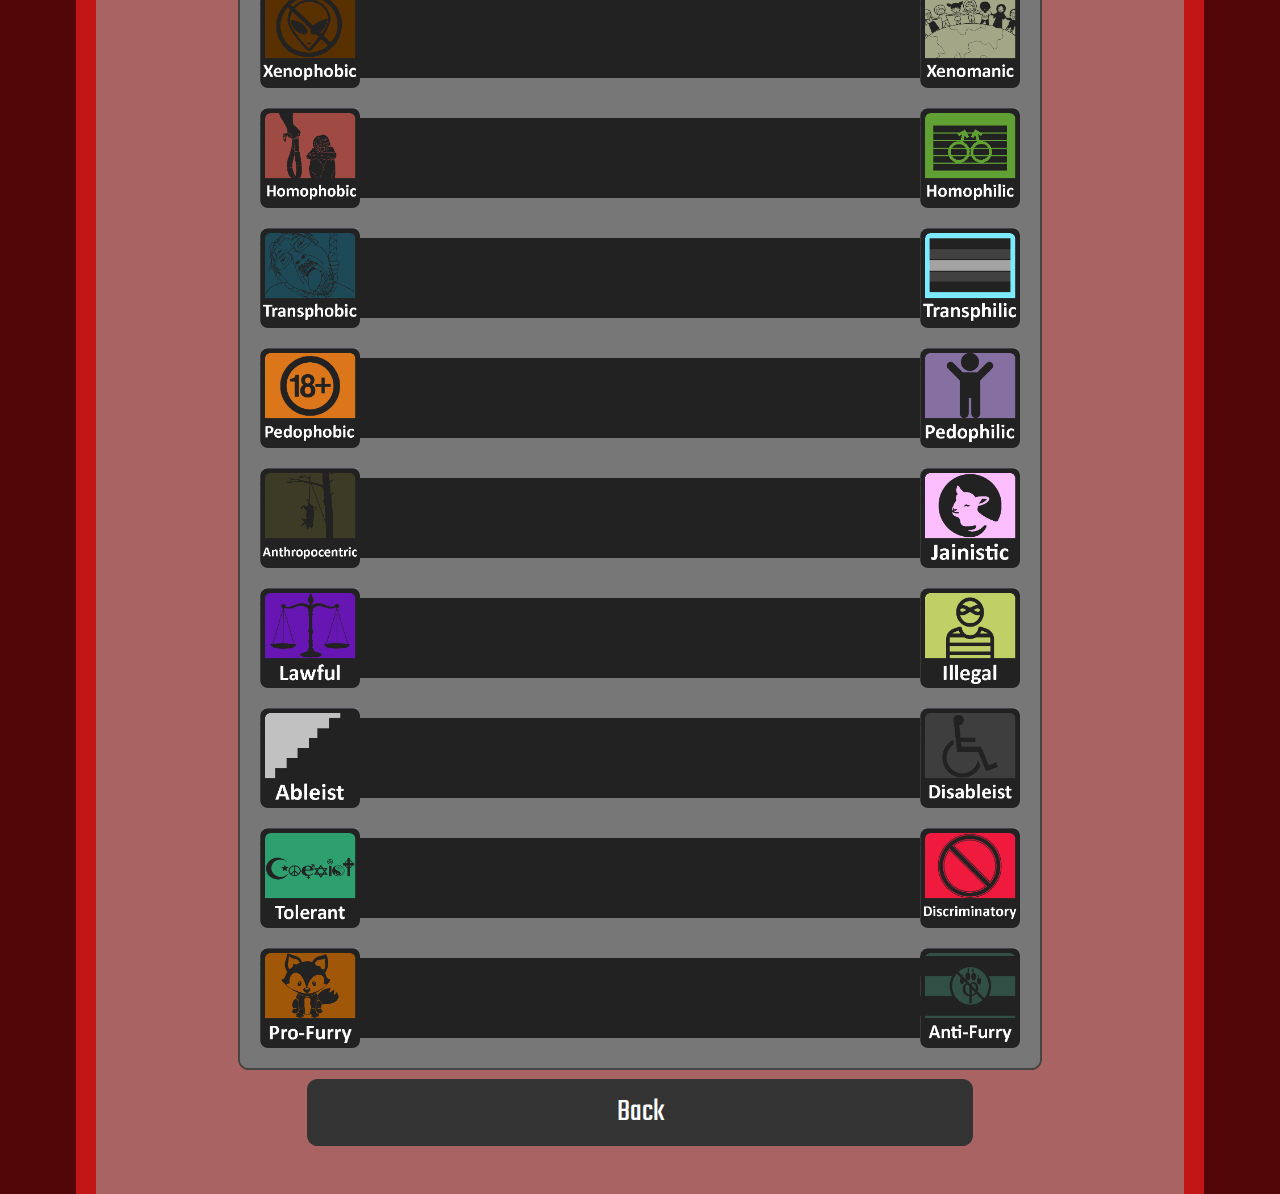
==== commit fe37e608: "Update results.html" ====
--- a/results.html
+++ b/results.html
@@ -98,6 +98,34 @@
     <div class="bar profurry" id="bar-profurry"><div class="text-wrapper" id="profurry"></div></div>
     <div class="bar antifurry" id="bar-antifurry"><div class="text-wrapper" id="antifurry"></div></div>
     <img id="img-antifurry" src="value_images/anti furry.png" height="128pt"/>
+</div>
+<h2><span class="weight-300" id="femboy-label"></span></h2>
+<div class="axis">
+    <img id="img-femboyphilic" src="value_images/femboyphilic.png" height="128pt"/>
+    <div class="bar femboyphilic" id="bar-femboyphilic"><div class="text-wrapper" id="femboyphilic"></div></div>
+    <div class="bar femboyphobic" id="bar-femboyphobic"><div class="text-wrapper" id="femboyphobic"></div></div>
+    <img id="img-femboyphobic" src="value_images/femboyphobic.png" height="128pt"/>
+</div>
+<h2><span class="weight-300" id="tomboy-label"></span></h2>
+<div class="axis">
+    <img id="img-tomboyphilic" src="value_images/tomboyphilic.png" height="128pt"/>
+    <div class="bar tomboyphilic" id="bar-tomboyphilic"><div class="text-wrapper" id="tomboyphilic"></div></div>
+    <div class="bar tomboyphobic" id="bar-tomboyphobic"><div class="text-wrapper" id="tomboyphobic"></div></div>
+    <img id="img-tomboyphobic" src="value_images/tomboyphobic.png" height="128pt"/>
+</div>
+<h2><span class="weight-300" id="yourself-label"></span></h2>
+<div class="axis">
+    <img id="img-selfloving" src="value_images/selfloving.png" height="128pt"/>
+    <div class="bar selfloving" id="bar-selfloving"><div class="text-wrapper" id="selfloving"></div></div>
+    <div class="bar selfhating" id="bar-selfhating"><div class="text-wrapper" id="selfhating"></div></div>
+    <img id="img-selfhating" src="value_images/selfhating.png" height="128pt"/>
+</div>
+<h2><span class="weight-300" id="anime-label"></span></h2>
+<div class="axis">
+    <img id="img-weeaboo" src="value_images/weeaboo.png" height="128pt"/>
+    <div class="bar weeaboo" id="bar-weeaboo"><div class="text-wrapper" id="weeaboo"></div></div>
+    <div class="bar weebphobic" id="bar-weebphobic"><div class="text-wrapper" id="weebphobic"></div></div>
+    <img id="img-weebphobic" src="value_images/weebphobic.png" height="128pt"/>
 </div>
 
 <br><br>
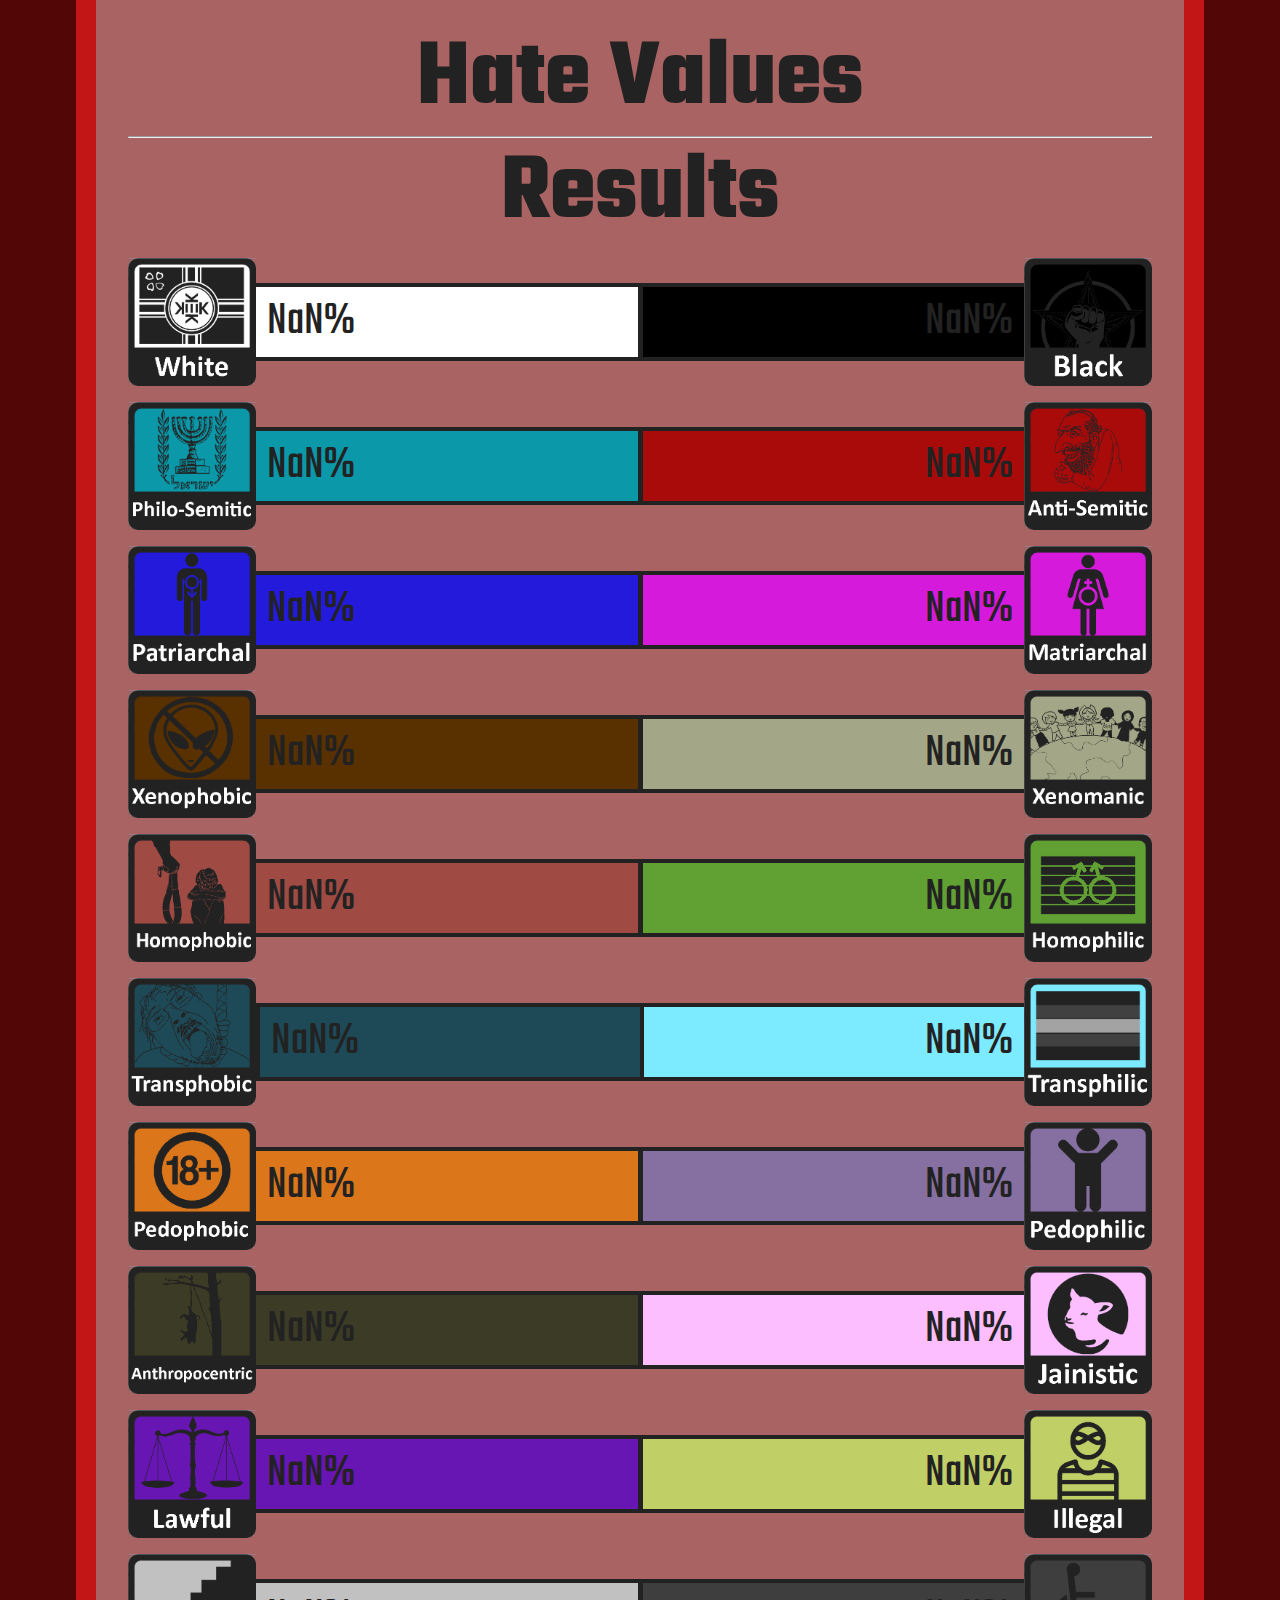
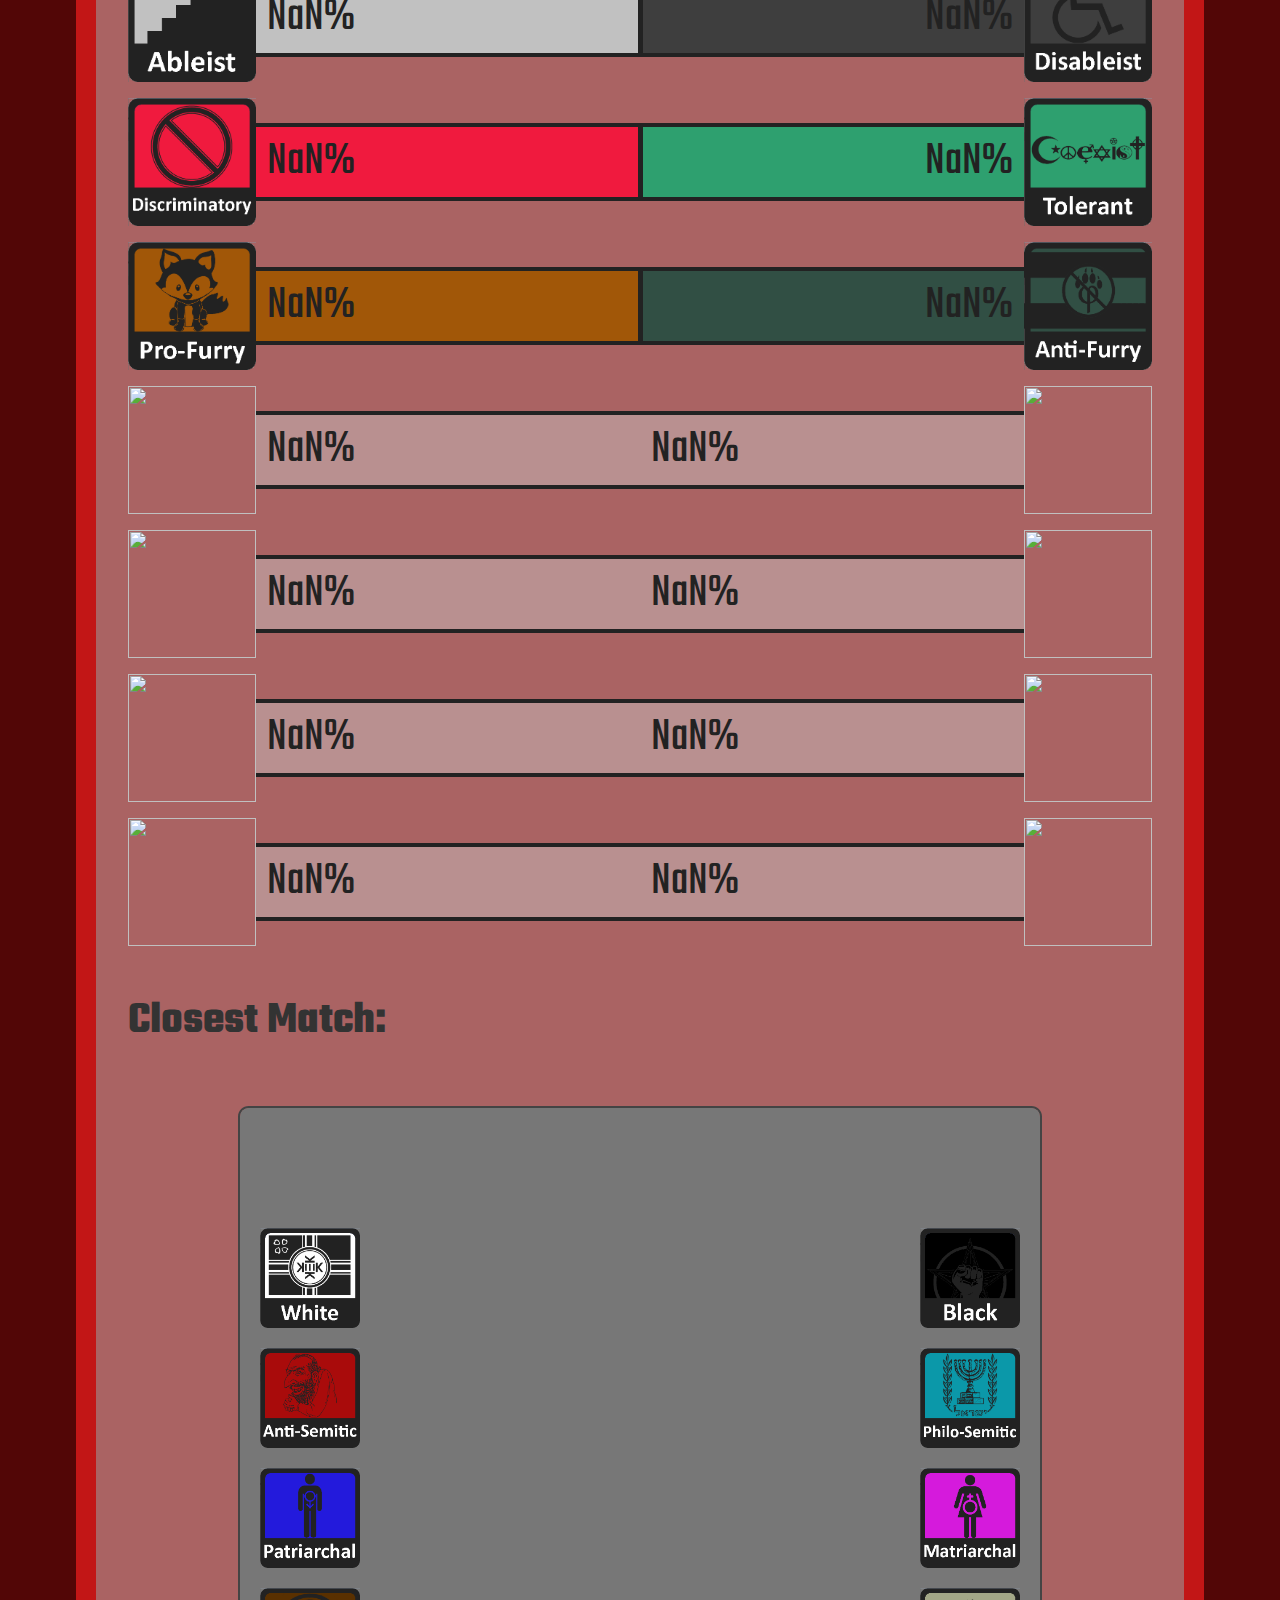
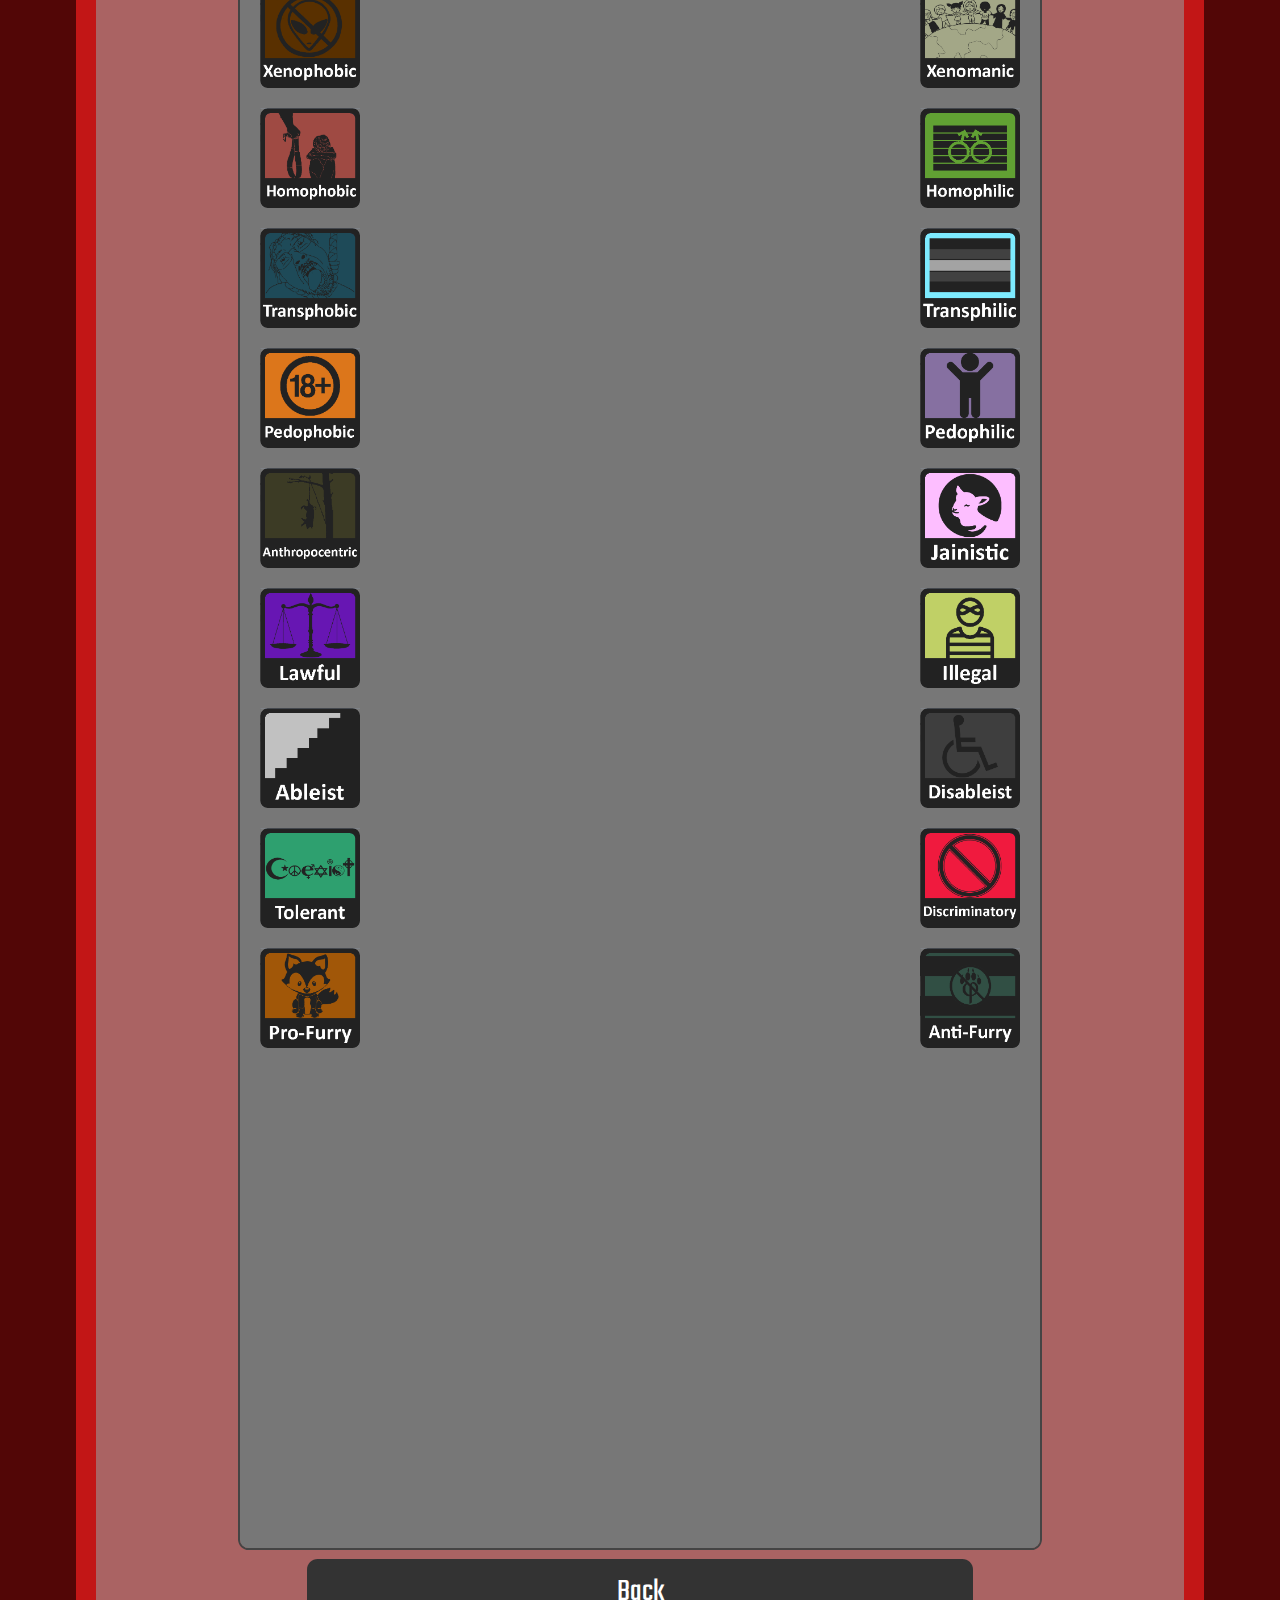
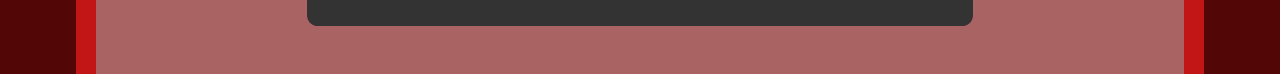
==== commit 9444a551: "Update results.html" ====
--- a/results.html
+++ b/results.html
@@ -134,7 +134,7 @@
 
 <br><br>
 
-<canvas id="banner" width=800 height=1560 style="font-family:Teko"></canvas>
+<canvas id="banner" width=800 height=2040 style="font-family:Teko"></canvas>
 <button class="button" onclick="location.href='index.html';" style="background-color: #333;">Back</button> <br>
 <script>
     function getQueryVariable(variable)
@@ -170,6 +170,10 @@
     disaArray = ["Eugenicist","Cripple Hater","Disabled-Hater","Ableist Preferance","Balanced","Disabled Advocate","Disabled Pride","Disabled Supremacist","Mandatory Disabilities","Mandatory Disabilities"]
     toleArray = ["Free Speech Absolutism","Intellectually Diverse","Accepting","Tolerant","Neutral","Stubborn","Prejudicial","Monolithic","Extremely Hateful","Hive-Mind Collectivism"]
     furrArray = ["Furred Reich","Beastiality Enjoyer","Furry","Furry Ally","Neutral","Furphobic Prejudice","Anti-Furry","Extremely Furphobic","Furr-icidal Serial Killer","Furry Holocaust"]
+    fmbyArray = ["Femboy Reich","Male-Oriented Gynosexual","Femboyphile","Mild Femboy Enjoyer","Moderate","Uninterested","Femboyphobic","Traditional Masculinity","Femboycide","Femboy Holocaust"]
+    tmbyArray = ["Tomboy Reich","Female-Oriented Androsexual","Tomboyphile","Mild Tomboy Enjoyer","Balanced","Uninterested","Tomboyphobic","Traditional Feminity","Tomboycide","Tomboy Holocaust"]
+    selfArray = ["Malignant Narcissist","Narcissist","Prideful","Self-Confident","Neutral","Humble","Self-Conscious","Ashamed","Self-Harming","Suicidal"]
+    weebArray = ["Weeaboo Reich","Animesexual","Weeaboo","Anime Enjoyer","Neutral","Weebphobic Prejudice","Anti-Anime","Extremely Weebphobic","Weebaboo Genocide","Jap-icide"]
 
     function setLabel(val,ary) {
         if (val >= 90) { return ary[0] } else
@@ -197,6 +201,10 @@
     ableist         = getQueryVariable("j")
     tolerant        = getQueryVariable("k")
     profurry        = getQueryVariable("l")
+    femboyphilic   = getQueryVariable("m")
+    tomboyphilic   = getQueryVariable("n")
+    selfloving      = getQueryVariable("o")
+    weeaboo         = getQueryVariable("p")
     black           = (100 - white).toFixed(1)
     philosemitic    = (100 - antisemitic).toFixed(1)
     matriarchal     = (100 - patriarchal).toFixed(1)
@@ -209,6 +217,10 @@
     disableist      = (100 - ableist).toFixed(1)
     fanatical       = (100 - tolerant).toFixed(1)
     antifurry       = (100 - profurry).toFixed(1)
+    femboyphobic    = (100 - femboyphilic).toFixed(1)
+    tomboyphobic    = (100 - tomboyphilic).toFixed(1)
+    selfhating      = (100 - selfloving).toFixed(1)
+    weebphobic      = (100 - weeaboo).toFixed(1)
 
     setBarValue("white", white)
     setBarValue("black", black)
@@ -234,6 +246,14 @@
     setBarValue("fanatical", fanatical)
     setBarValue("profurry", profurry)
     setBarValue("antifurry", antifurry)
+    setBarValue("femboyphilic", femboyphilic)
+    setBarValue("femboyphobic", femboyphobic)
+    setBarValue("tomboyphilic", tomboyphilic)
+    setBarValue("tomboyphobic", tomboyphobic)
+    setBarValue("selfloving", selfloving)
+    setBarValue("selfhating", selfhating)
+    setBarValue("weeaboo", weeaboo)
+    setBarValue("weebphobic", weebphobic)
     
 
     document.getElementById("race-label").innerHTML = setLabel(white, raceArray)
@@ -248,6 +268,10 @@
     document.getElementById("disability-label").innerHTML = setLabel(ableist, disaArray)
     document.getElementById("tolerance-label").innerHTML = setLabel(tolerant, toleArray)
     document.getElementById("furry-label").innerHTML = setLabel(profurry, furrArray)
+    document.getElementById("femboy-label").innerHTML = setLabel(femboyphilic, fmbyArray)
+    document.getElementById("tomboy-label").innerHTML = setLabel(tomboyphilic, tmbyArray)
+    document.getElementById("yourself-label").innerHTML = setLabel(selfloving, selfArray)
+    document.getElementById("anime-label").innerHTML = setLabel(weeaboo, weebArray)
 
     ideology = ""
     ideodist = Infinity
@@ -265,6 +289,10 @@
         dist += Math.pow(Math.abs(ideologies[i].stats.disa - ableist), 3)
         dist += Math.pow(Math.abs(ideologies[i].stats.tole - tolerant), 3)
         dist += Math.pow(Math.abs(ideologies[i].stats.furr - profurry), 2)
+        dist += Math.pow(Math.abs(ideologies[i].stats.fmby - femboyphilic), 2)
+        dist += Math.pow(Math.abs(ideologies[i].stats.tmby - tomboyphilic), 2)
+        dist += Math.pow(Math.abs(ideologies[i].stats.self - selfloving), 2)
+        dist += Math.pow(Math.abs(ideologies[i].stats.weeb - weeaboo), 2)
         if (dist < ideodist) {
             ideology = ideologies[i].name
             ideodist = dist
@@ -285,7 +313,7 @@
         var c = document.getElementById("banner")
         var ctx = c.getContext("2d")
         ctx.fillStyle = "#777"
-        ctx.fillRect(0,0,800,1560)
+        ctx.fillRect(0,0,800,2040)
 
         img = document.getElementById("img-white")
         ctx.drawImage(img, 20, 120, 100, 100);
@@ -335,6 +363,22 @@
         ctx.drawImage(img, 20, 1440, 100, 100)
         img = document.getElementById("img-antifurry")
         ctx.drawImage(img, 680, 1440, 100, 100)
+        img = document.getElementById("img-femboyphilic")
+        ctx.drawImage(img, 20, 1560, 100, 100)
+        img = document.getElementById("img-femboyphobic")
+        ctx.drawImage(img, 680, 1560, 100, 100)
+        img = document.getElementById("img-tomboyphilic")
+        ctx.drawImage(img, 20, 1680, 100, 100)
+        img = document.getElementById("img-tomboyphobic")
+        ctx.drawImage(img, 680, 1680, 100, 100)
+        img = document.getElementById("img-selfloving")
+        ctx.drawImage(img, 20, 1800, 100, 100)
+        img = document.getElementById("img-selfhating")
+        ctx.drawImage(img, 680, 1800, 100, 100)
+        img = document.getElementById("img-weeaboo")
+        ctx.drawImage(img, 20, 1920, 100, 100)
+        img = document.getElementById("img-weebphobic")
+        ctx.drawImage(img, 680, 1920, 100, 100)
 
         ctx.fillStyle="#222"
         ctx.fillRect(120, 130, 560, 80)
@@ -349,6 +393,10 @@
         ctx.fillRect(120, 1210, 560, 80)
         ctx.fillRect(120, 1330, 560, 80)
         ctx.fillRect(120, 1450, 560, 80)
+        ctx.fillRect(120, 1570, 560, 80)
+        ctx.fillRect(120, 1690, 560, 80)
+        ctx.fillRect(120, 1810, 560, 80)
+        ctx.fillRect(120, 1930, 560, 80)
         ctx.fillStyle="#fff"
         ctx.fillRect(120, 134, 5.6*white-2, 72)
         ctx.fillStyle="#000"
@@ -397,6 +445,22 @@
         ctx.fillRect(120, 1454, 5.6*profurry-2, 72)
         ctx.fillStyle="#314f44" 
         ctx.fillRect(682-5.6*antifurry, 1454, 5.6*antifurry-2, 72)
+        ctx.fillStyle="#ecb2f0"
+        ctx.fillRect(120, 1574, 5.6*femboyphilic-2, 72)
+        ctx.fillStyle="#7ecee8" 
+        ctx.fillRect(682-5.6*femboyphobic, 1574, 5.6*femboyphobic-2, 72)
+        ctx.fillStyle="#4624f2"
+        ctx.fillRect(120, 1694, 5.6*tomboyphilic-2, 72)
+        ctx.fillStyle="#f272b4"
+        ctx.fillRect(682-5.6*tomboyphobic, 1694, 5.6*tomboyphobic-2, 72)
+        ctx.fillStyle="#6e26a6" 
+        ctx.fillRect(120, 1814, 5.6*selfloving-2, 72)
+        ctx.fillStyle="#3d4768"
+        ctx.fillRect(682-5.6*selfhating, 1814, 5.6*selfhating-2, 72)
+        ctx.fillStyle="#8c8624"
+        ctx.fillRect(120, 1934, 5.6*weeaboo-2, 72)
+        ctx.fillStyle="#35c6bd" 
+        ctx.fillRect(682-5.6*weebphobic, 1934, 5.6*weebphobic-2, 72)
         ctx.fillStyle="#222222"
         ctx.font="700 30px Teko"
         ctx.textAlign="left"
@@ -404,7 +468,7 @@
         ctx.fillStyle="#222222"
         ctx.font="700 30px Teko"
         ctx.textAlign="right"
-        ctx.fillText("26/03/22", 780, 90)        //Change this when updating
+        ctx.fillText("27/03/22", 780, 90)        //Change this when updating
         ctx.fillStyle="#000"
         ctx.font="700 60px Teko"
         ctx.textAlign="center"
@@ -414,31 +478,39 @@
 
         ctx.font="40px Arial"
         ctx.textAlign="left"
-        if (white        > 25) {ctx.fillText(white + "%", 130, 187.5)}
-        if (antisemitic  > 25) {ctx.fillText(antisemitic + "%", 130, 307.5)}
-        if (patriarchal  > 25) {ctx.fillText(patriarchal + "%", 130, 427.5)}
-        if (xenophobic   > 25) {ctx.fillText(xenophobic + "%", 130, 547.5)}
-        if (homophobic   > 25) {ctx.fillText(homophobic + "%", 130, 667.5)}
-        if (transphobic  > 25) {ctx.fillText(transphobic + "%", 130, 787.5)}
-        if (pedophobic   > 25) {ctx.fillText(pedophobic + "%", 130, 907.5)}
+        if (white           > 25) {ctx.fillText(white + "%", 130, 187.5)}
+        if (antisemitic     > 25) {ctx.fillText(antisemitic + "%", 130, 307.5)}
+        if (patriarchal     > 25) {ctx.fillText(patriarchal + "%", 130, 427.5)}
+        if (xenophobic      > 25) {ctx.fillText(xenophobic + "%", 130, 547.5)}
+        if (homophobic      > 25) {ctx.fillText(homophobic + "%", 130, 667.5)}
+        if (transphobic     > 25) {ctx.fillText(transphobic + "%", 130, 787.5)}
+        if (pedophobic      > 25) {ctx.fillText(pedophobic + "%", 130, 907.5)}
         if (anthropocentric > 25) {ctx.fillText(anthropocentric + "%", 130, 1027.5)}
-        if (lawful       > 25) {ctx.fillText(lawful + "%", 130, 1147.5)}
-        if (ableist      > 25) {ctx.fillText(ableist + "%", 130, 1267.5)}
-        if (tolerant     > 25) {ctx.fillText(tolerant + "%", 130, 1387.5)}
-        if (profurry     > 25) {ctx.fillText(profurry + "%", 130, 1507.5)}
+        if (lawful          > 25) {ctx.fillText(lawful + "%", 130, 1147.5)}
+        if (ableist         > 25) {ctx.fillText(ableist + "%", 130, 1267.5)}
+        if (tolerant        > 25) {ctx.fillText(tolerant + "%", 130, 1387.5)}
+        if (profurry        > 25) {ctx.fillText(profurry + "%", 130, 1507.5)}
+        if (femboyphilic    > 25) {ctx.fillText(femboyphilic + "%", 130, 1627.5)}
+        if (tomboyphilic    > 25) {ctx.fillText(tomboyphilic + "%", 130, 1747.5)}
+        if (selfloving      > 25) {ctx.fillText(selfloving + "%", 130, 1867.5)}
+        if (weeaboo         > 25) {ctx.fillText(weeaboo + "%", 130, 1987.5)}
         ctx.textAlign="right"
-        if (black        > 25) {ctx.fillText(black + "%", 670, 187.5)}
-        if (philosemitic > 25) {ctx.fillText(philosemitic + "%", 670, 307.5)}
-        if (matriarchal  > 25) {ctx.fillText(matriarchal + "%", 670, 427.5)}
-        if (xenomanic    > 25) {ctx.fillText(xenomanic + "%", 670, 547.5)}
-        if (homophilic   > 25) {ctx.fillText(homophilic + "%", 670, 667.5)}
-        if (transphilic  > 25) {ctx.fillText(transphilic + "%", 670, 787.5)}
-        if (pedophilic   > 25) {ctx.fillText(pedophilic + "%", 670, 907.5)}
-        if (jainistic    > 25) {ctx.fillText(jainistic + "%", 670, 1027.5)}
-        if (illegal      > 25) {ctx.fillText(illegal + "%", 670, 1147.5)}
-        if (disableist   > 25) {ctx.fillText(disableist + "%", 670, 1267.5)}
-        if (fanatical    > 25) {ctx.fillText(fanatical + "%", 670, 1387.5)}
-        if (antifurry    > 25) {ctx.fillText(antifurry + "%", 670, 1507.5)}
+        if (black           > 25) {ctx.fillText(black + "%", 670, 187.5)}
+        if (philosemitic    > 25) {ctx.fillText(philosemitic + "%", 670, 307.5)}
+        if (matriarchal     > 25) {ctx.fillText(matriarchal + "%", 670, 427.5)}
+        if (xenomanic       > 25) {ctx.fillText(xenomanic + "%", 670, 547.5)}
+        if (homophilic      > 25) {ctx.fillText(homophilic + "%", 670, 667.5)}
+        if (transphilic     > 25) {ctx.fillText(transphilic + "%", 670, 787.5)}
+        if (pedophilic      > 25) {ctx.fillText(pedophilic + "%", 670, 907.5)}
+        if (jainistic       > 25) {ctx.fillText(jainistic + "%", 670, 1027.5)}
+        if (illegal         > 25) {ctx.fillText(illegal + "%", 670, 1147.5)}
+        if (disableist      > 25) {ctx.fillText(disableist + "%", 670, 1267.5)}
+        if (fanatical       > 25) {ctx.fillText(fanatical + "%", 670, 1387.5)}
+        if (antifurry       > 25) {ctx.fillText(antifurry + "%", 670, 1507.5)}
+        if (femboyphobic    > 25) {ctx.fillText(femboyphobic + "%", 670, 1627.5)}
+        if (tomboyphobic    > 25) {ctx.fillText(tomboyphobic + "%", 670, 1747.5)}
+        if (selfhating      > 25) {ctx.fillText(selfhating + "%", 670, 1867.5)}
+        if (weebphobic      > 25) {ctx.fillText(weebphobic + "%", 670, 1987.5)}
 
         ctx.font="300 30px Teko"
         ctx.textAlign="center"
@@ -454,6 +526,11 @@
         ctx.fillText(document.getElementById("disability-label").innerHTML, 400, 1205)
         ctx.fillText(document.getElementById("tolerance-label").innerHTML, 400, 1325)
         ctx.fillText(document.getElementById("furry-label").innerHTML, 400, 1445)
+        ctx.fillText(document.getElementById("femboy-label").innerHTML, 400, 1565)
+        ctx.fillText(document.getElementById("tomboy-label").innerHTML, 400, 1685)
+        ctx.fillText(document.getElementById("yourself-label").innerHTML, 400, 1805)
+        ctx.fillText(document.getElementById("anime-label").innerHTML, 400, 1925)
+        
     }
     </script>
 </body>
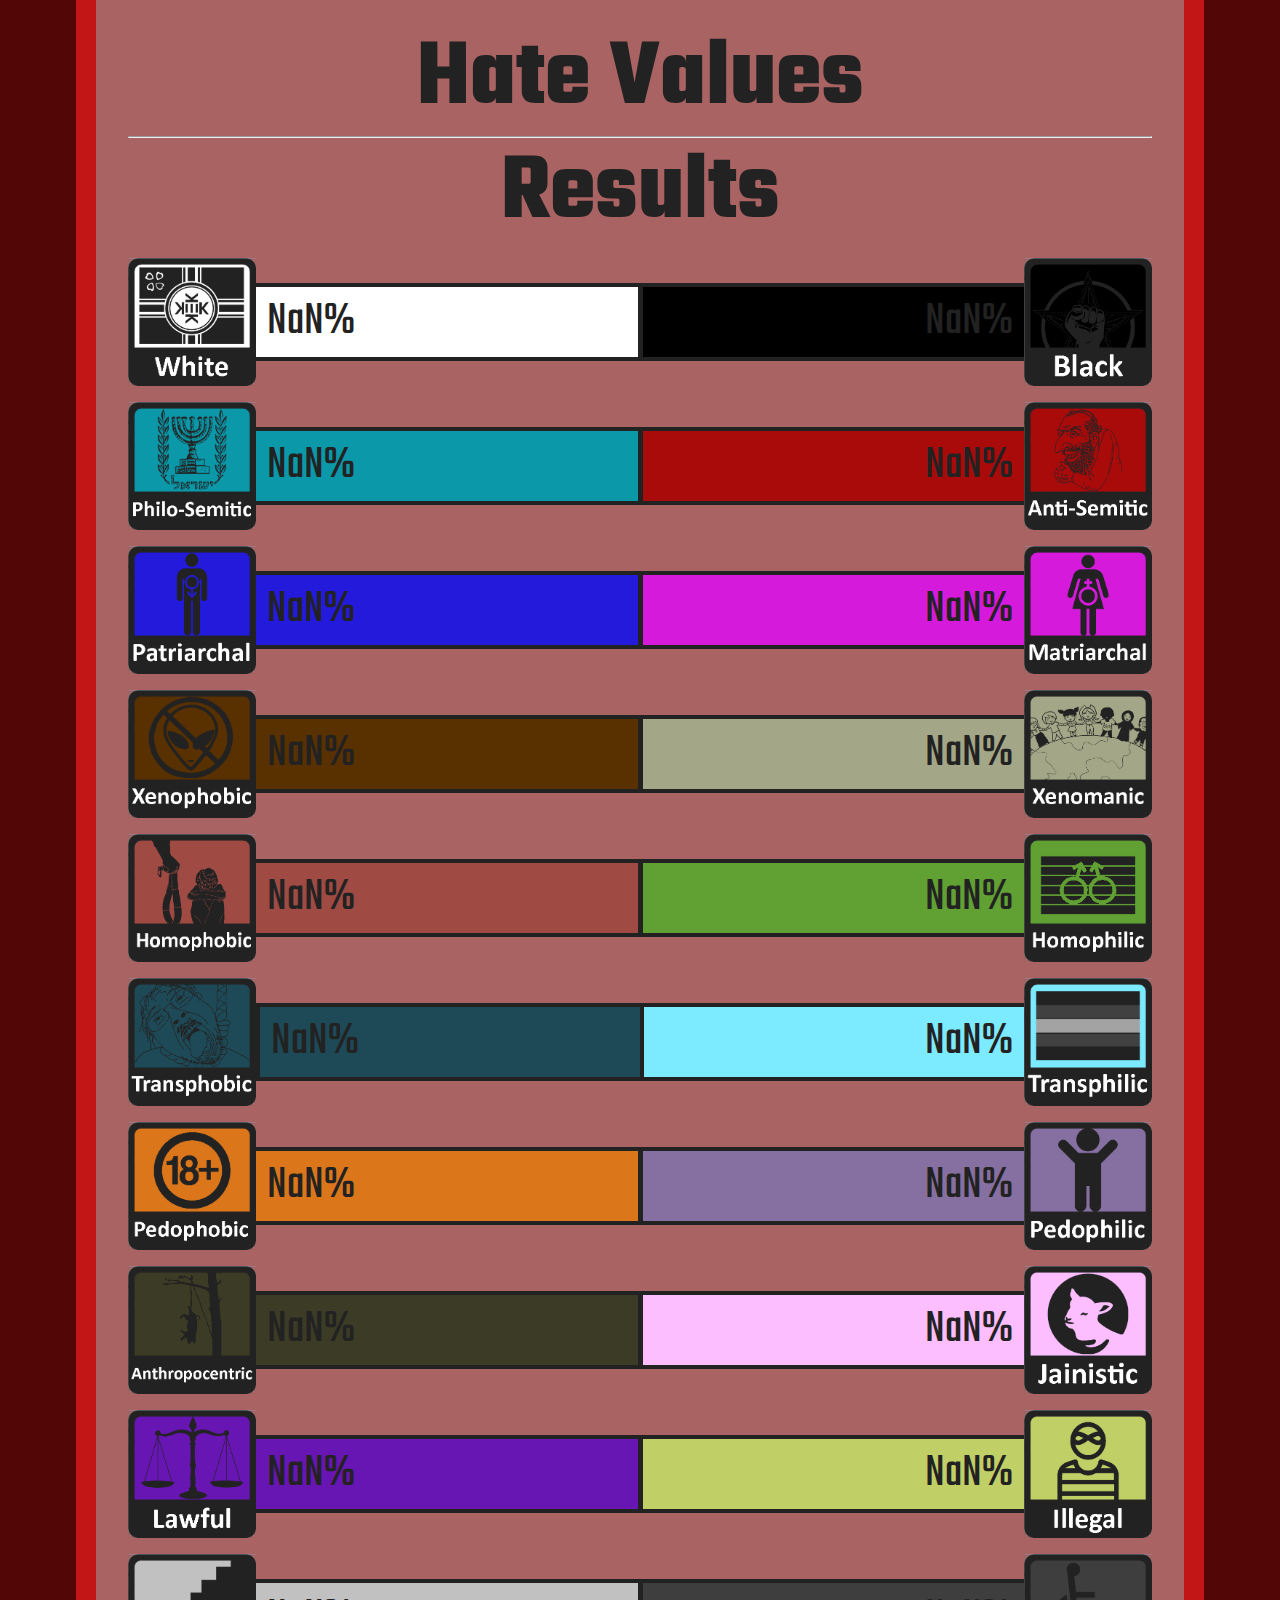
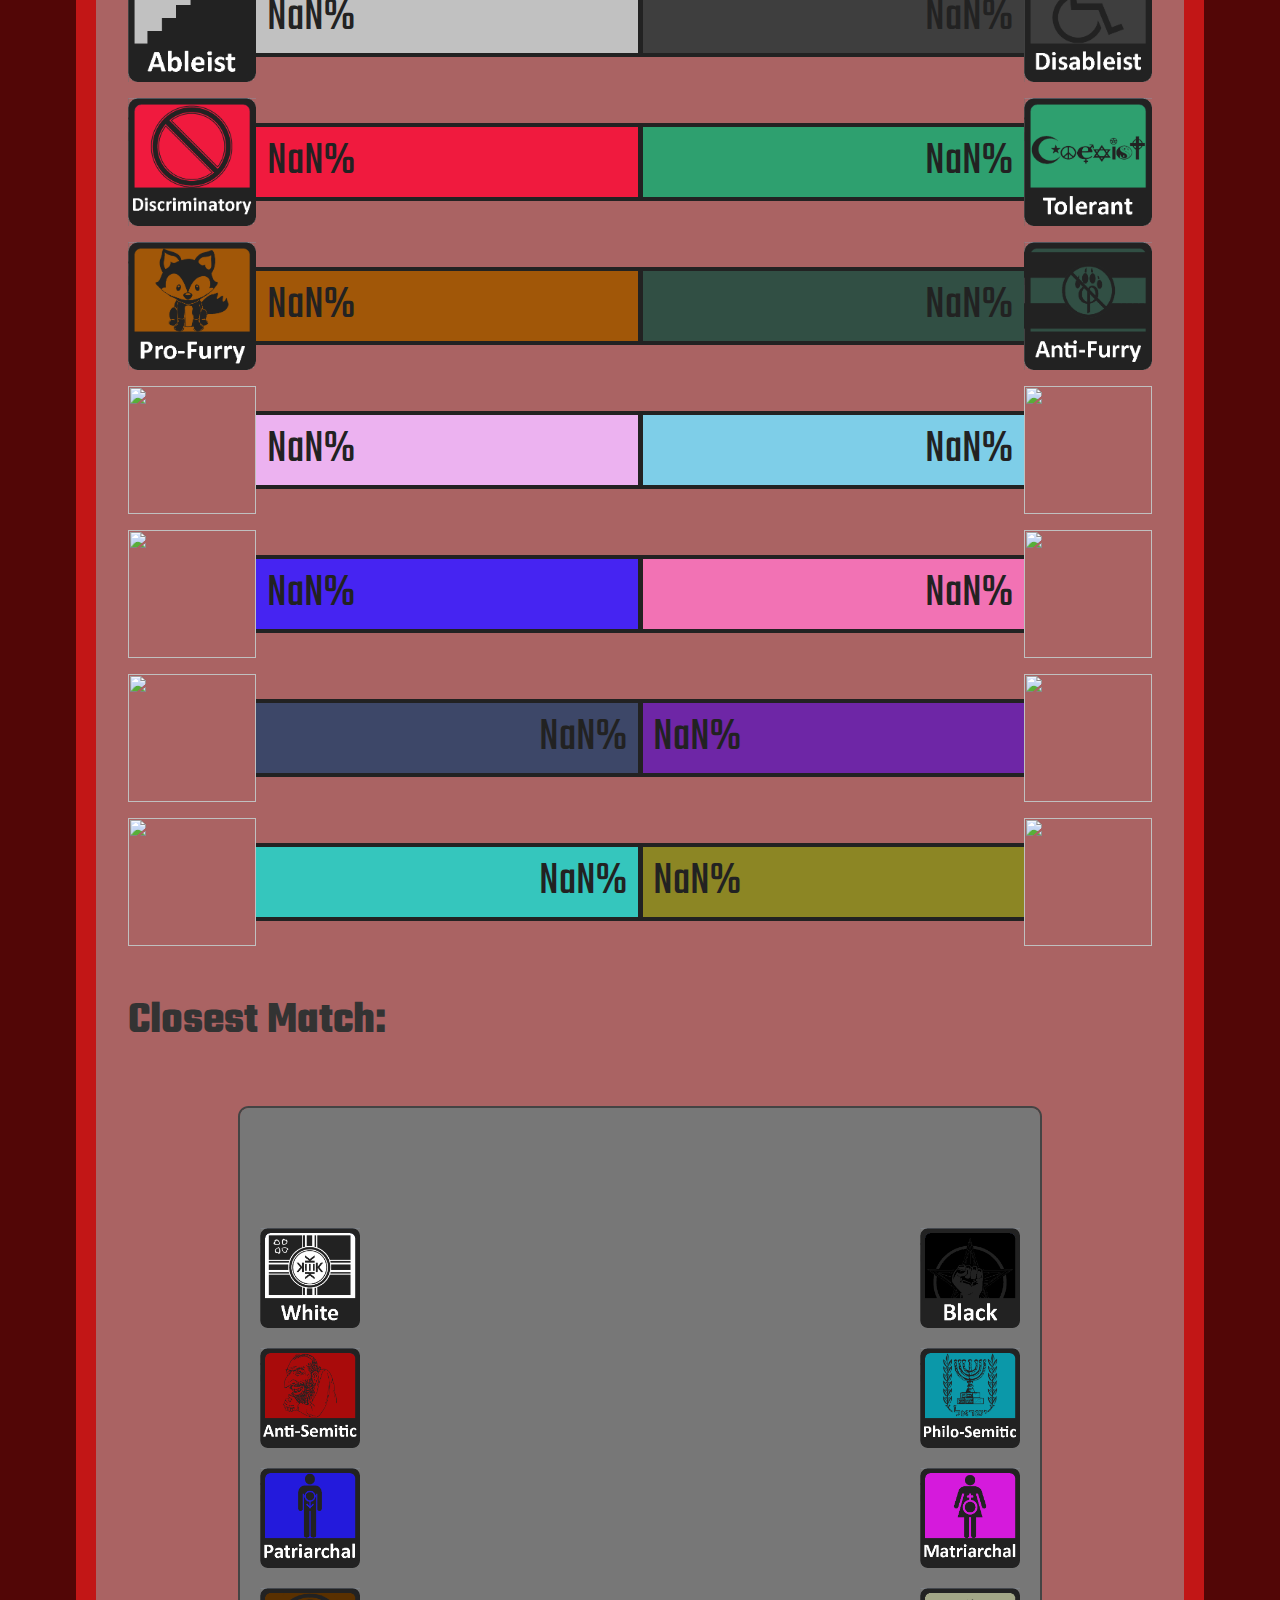
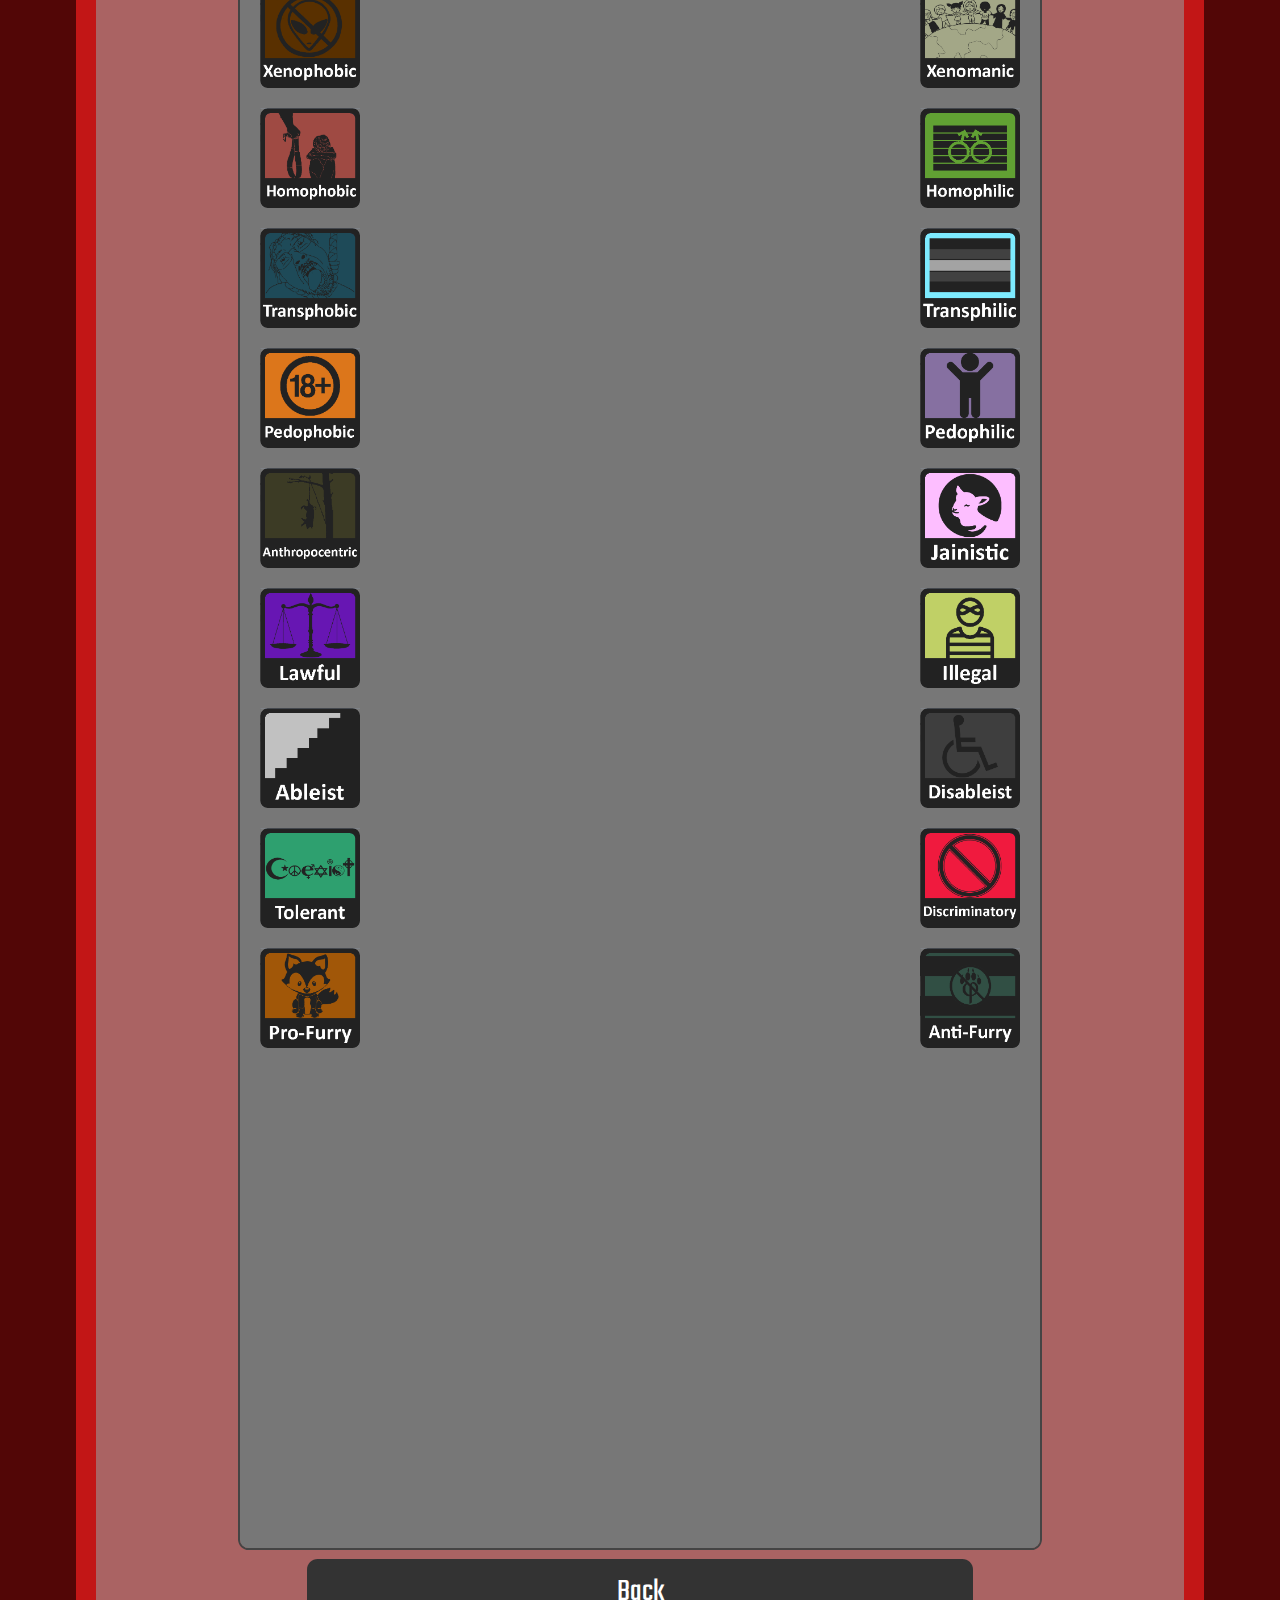
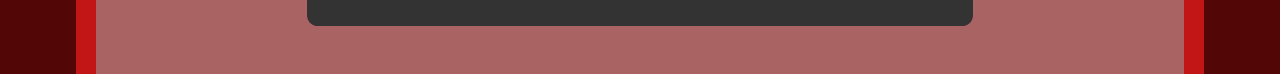
==== commit 50bc5146: "Update results.html" ====
--- a/results.html
+++ b/results.html
@@ -115,17 +115,17 @@
 </div>
 <h2><span class="weight-300" id="yourself-label"></span></h2>
 <div class="axis">
+    <img id="img-selfhating" src="value_images/selfhating.png" height="128pt"/>
+    <div class="bar selfhating" id="bar-selfhating"><div class="text-wrapper" id="selfhating"></div></div>
+    <div class="bar selfloving" id="bar-selfloving"><div class="text-wrapper" id="selfloving"></div></div>
     <img id="img-selfloving" src="value_images/selfloving.png" height="128pt"/>
-    <div class="bar selfloving" id="bar-selfloving"><div class="text-wrapper" id="selfloving"></div></div>
-    <div class="bar selfhating" id="bar-selfhating"><div class="text-wrapper" id="selfhating"></div></div>
-    <img id="img-selfhating" src="value_images/selfhating.png" height="128pt"/>
 </div>
 <h2><span class="weight-300" id="anime-label"></span></h2>
 <div class="axis">
+    <img id="img-weebphobic" src="value_images/weebphobic.png" height="128pt"/>
+    <div class="bar weebphobic" id="bar-weebphobic"><div class="text-wrapper" id="weebphobic"></div></div>
+    <div class="bar weeaboo" id="bar-weeaboo"><div class="text-wrapper" id="weeaboo"></div></div>
     <img id="img-weeaboo" src="value_images/weeaboo.png" height="128pt"/>
-    <div class="bar weeaboo" id="bar-weeaboo"><div class="text-wrapper" id="weeaboo"></div></div>
-    <div class="bar weebphobic" id="bar-weebphobic"><div class="text-wrapper" id="weebphobic"></div></div>
-    <img id="img-weebphobic" src="value_images/weebphobic.png" height="128pt"/>
 </div>
 
 <br><br>
@@ -170,8 +170,8 @@
     disaArray = ["Eugenicist","Cripple Hater","Disabled-Hater","Ableist Preferance","Balanced","Disabled Advocate","Disabled Pride","Disabled Supremacist","Mandatory Disabilities","Mandatory Disabilities"]
     toleArray = ["Free Speech Absolutism","Intellectually Diverse","Accepting","Tolerant","Neutral","Stubborn","Prejudicial","Monolithic","Extremely Hateful","Hive-Mind Collectivism"]
     furrArray = ["Furred Reich","Beastiality Enjoyer","Furry","Furry Ally","Neutral","Furphobic Prejudice","Anti-Furry","Extremely Furphobic","Furr-icidal Serial Killer","Furry Holocaust"]
-    fmbyArray = ["Femboy Reich","Male-Oriented Gynosexual","Femboyphile","Mild Femboy Enjoyer","Moderate","Uninterested","Femboyphobic","Traditional Masculinity","Femboycide","Femboy Holocaust"]
-    tmbyArray = ["Tomboy Reich","Female-Oriented Androsexual","Tomboyphile","Mild Tomboy Enjoyer","Balanced","Uninterested","Tomboyphobic","Traditional Feminity","Tomboycide","Tomboy Holocaust"]
+    fmbyArray = ["Femboy Reich","Male-Oriented Gynosexual","Femboyphile","Mild Femboy Enjoyer","Neutral","Uninterested","Femboyphobic","Traditional Masculinity","Femboycide","Femboy Holocaust"]
+    tmbyArray = ["Tomboy Reich","Female-Oriented Androsexual","Tomboyphile","Mild Tomboy Enjoyer","Neutral","Uninterested","Tomboyphobic","Traditional Feminity","Tomboycide","Tomboy Holocaust"]
     selfArray = ["Malignant Narcissist","Narcissist","Prideful","Self-Confident","Neutral","Humble","Self-Conscious","Ashamed","Self-Harming","Suicidal"]
     weebArray = ["Weeaboo Reich","Animesexual","Weeaboo","Anime Enjoyer","Neutral","Weebphobic Prejudice","Anti-Anime","Extremely Weebphobic","Weebaboo Genocide","Jap-icide"]
 
--- a/style.css
+++ b/style.css
@@ -345,6 +345,46 @@
     text-align: left;
     border-right-style: solid;
 }
+div.femboyphilic {
+    background-color: #ecb2f0;
+    text-align: left;
+    border-right-style: solid;
+}
+div.femboyphobic {
+    background-color: #7ecee8;
+    text-align: right;
+    border-left-style: solid;
+}
+div.tomboyphilic {
+    background-color: #4624f2;
+    text-align: left;
+    border-right-style: solid;
+}
+div.tomboyphobic {
+    background-color: #f272b4;
+    text-align: right;
+    border-left-style: solid;
+}
+div.selfloving {
+    background-color: #6e26a6;
+    text-align: left;
+    border-left-style: solid;
+}
+div.selfhating {
+    background-color: #3d4768;
+    text-align: right;
+    border-right-style: solid;
+}
+div.weeaboo {
+    background-color: #8c8624;
+    text-align: left;
+    border-left-style: solid;
+}
+div.weebphobic {
+    background-color: #35c6bd;
+    text-align: right;
+    border-right-style: solid;
+}
 span.weight-300 {
     font-weight: 300;
 }
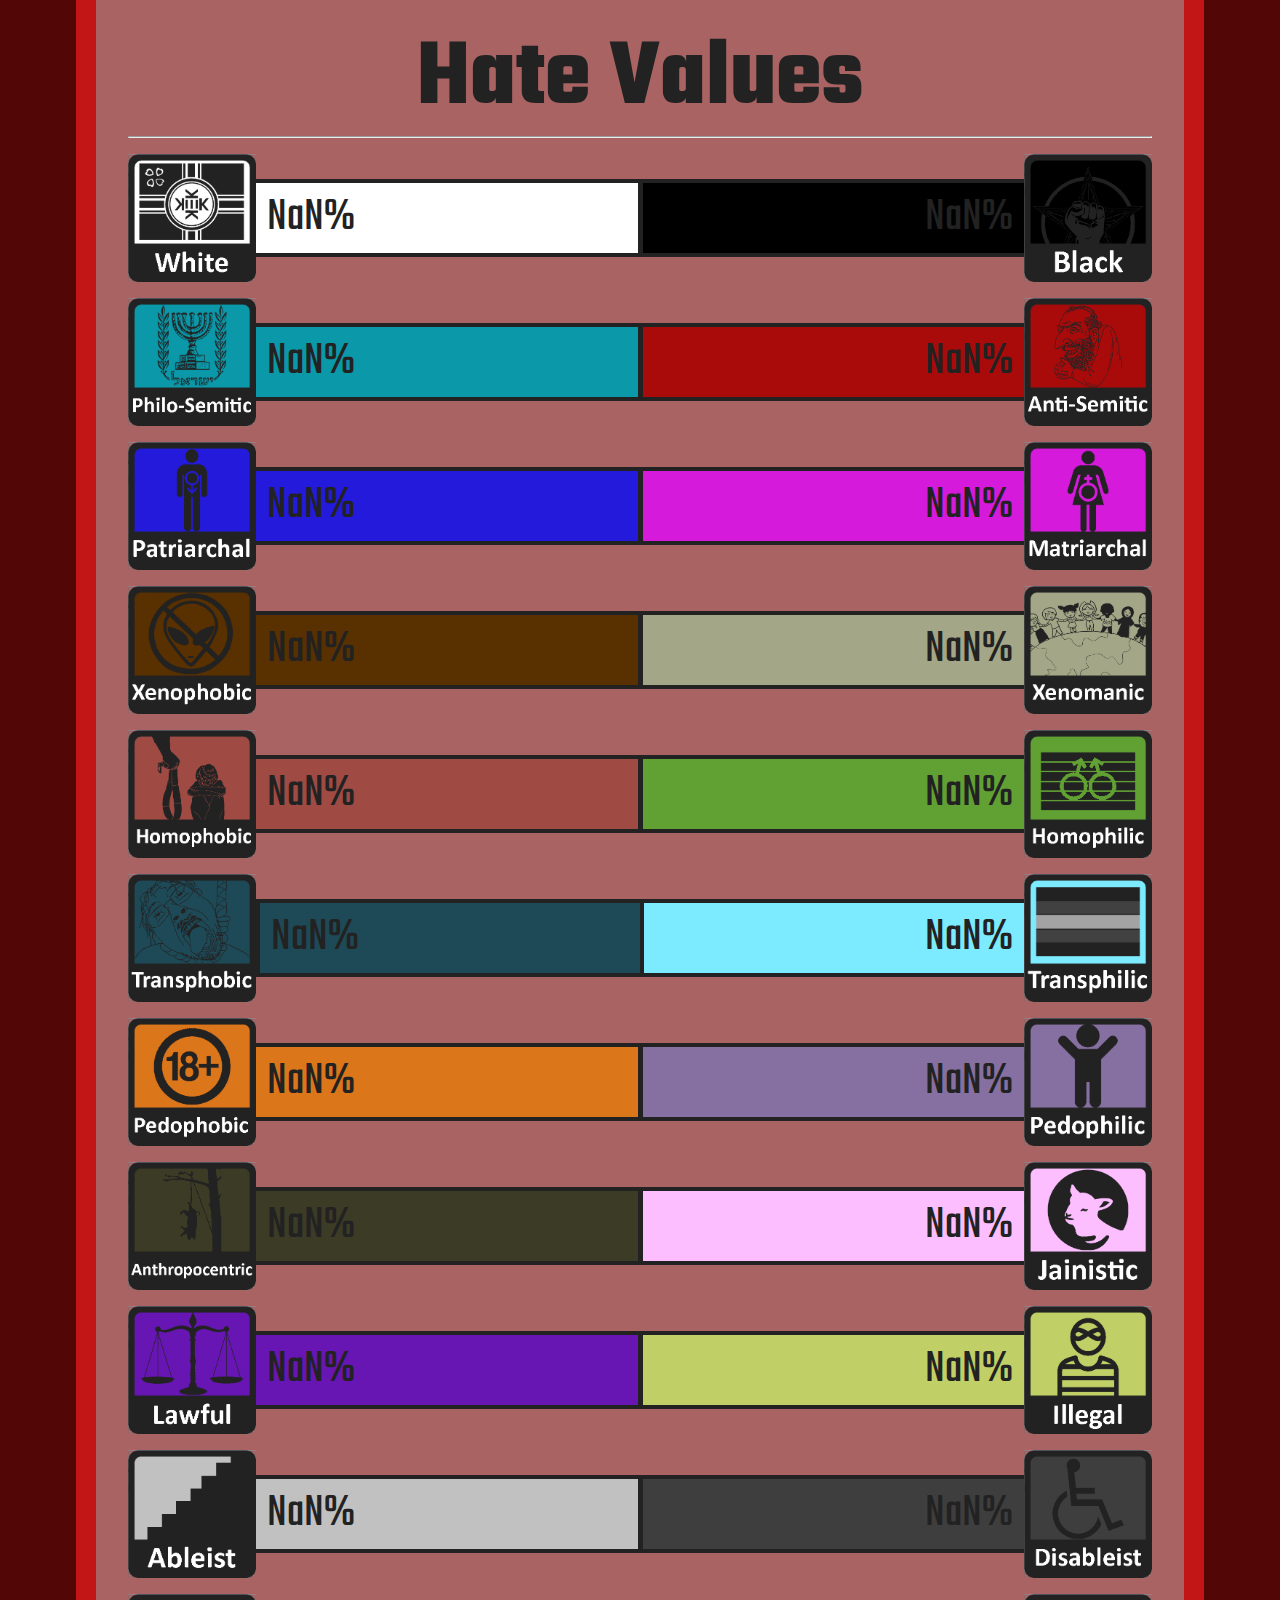
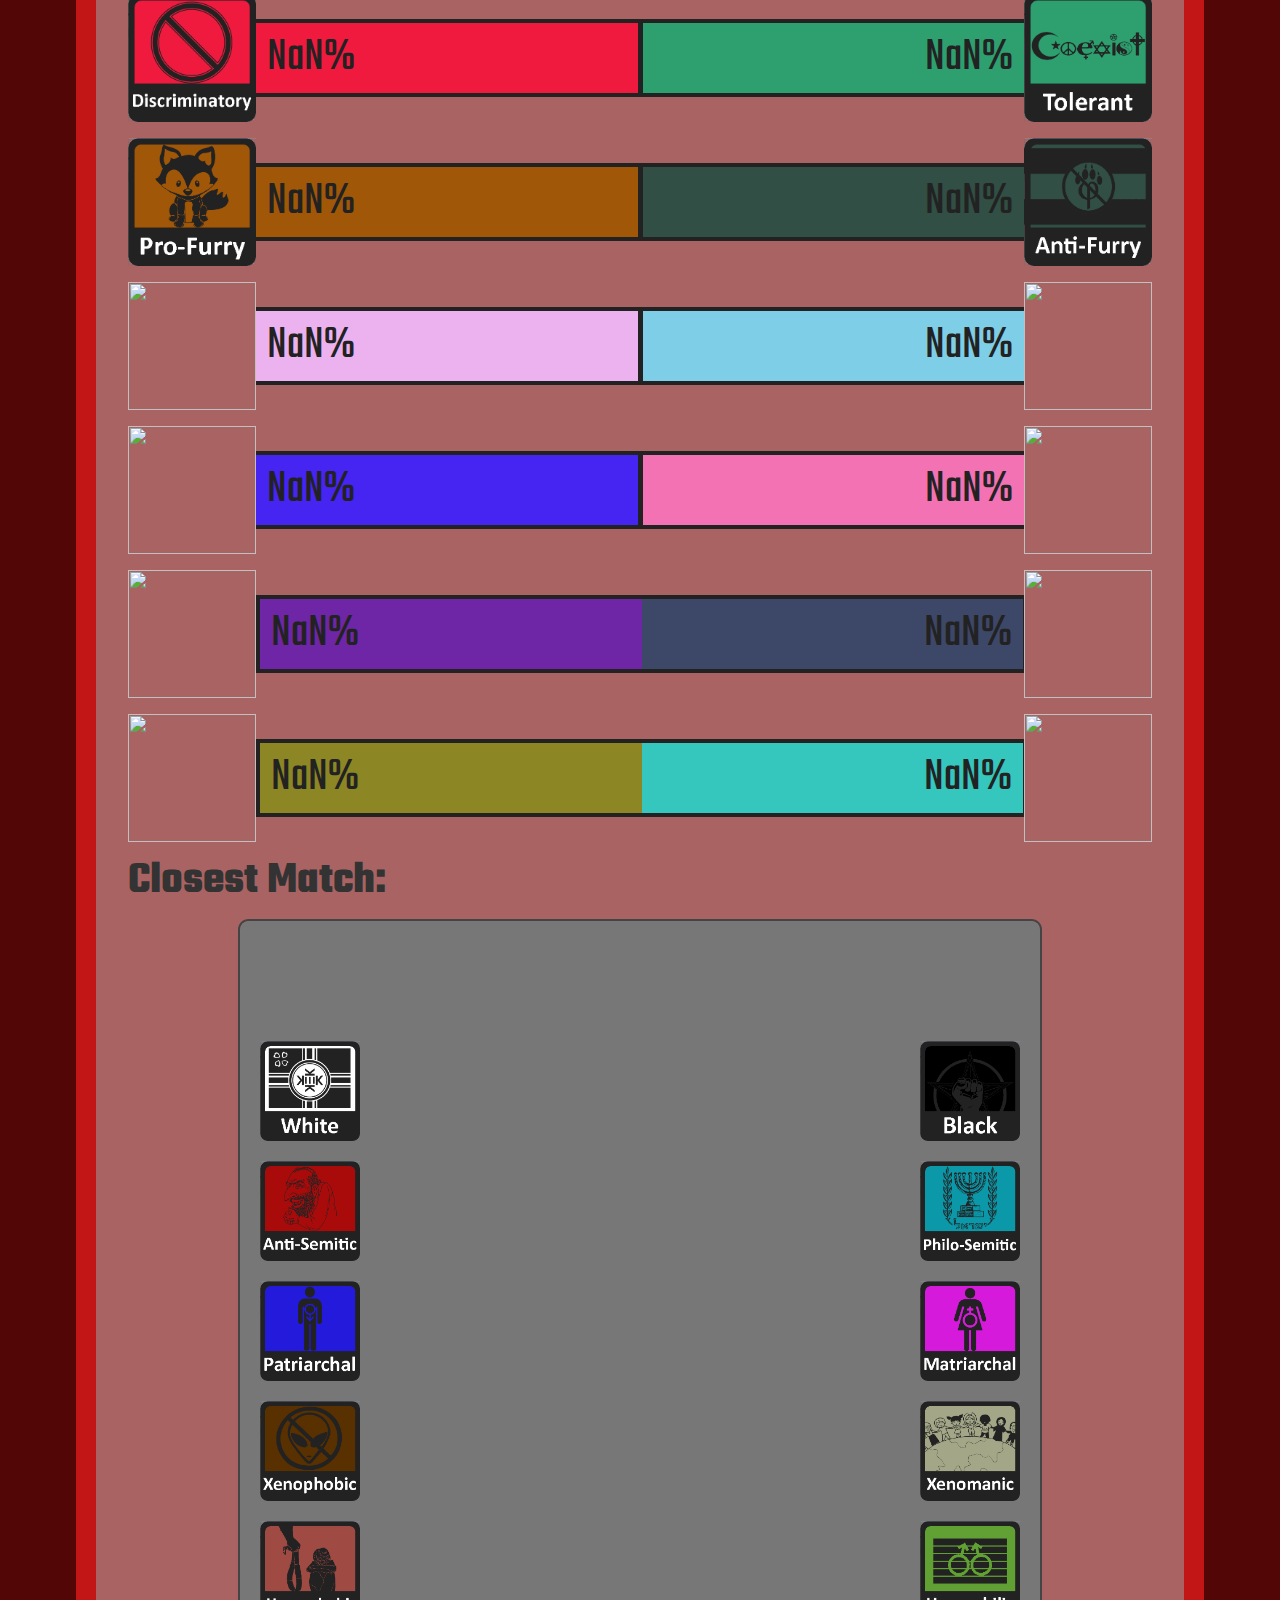
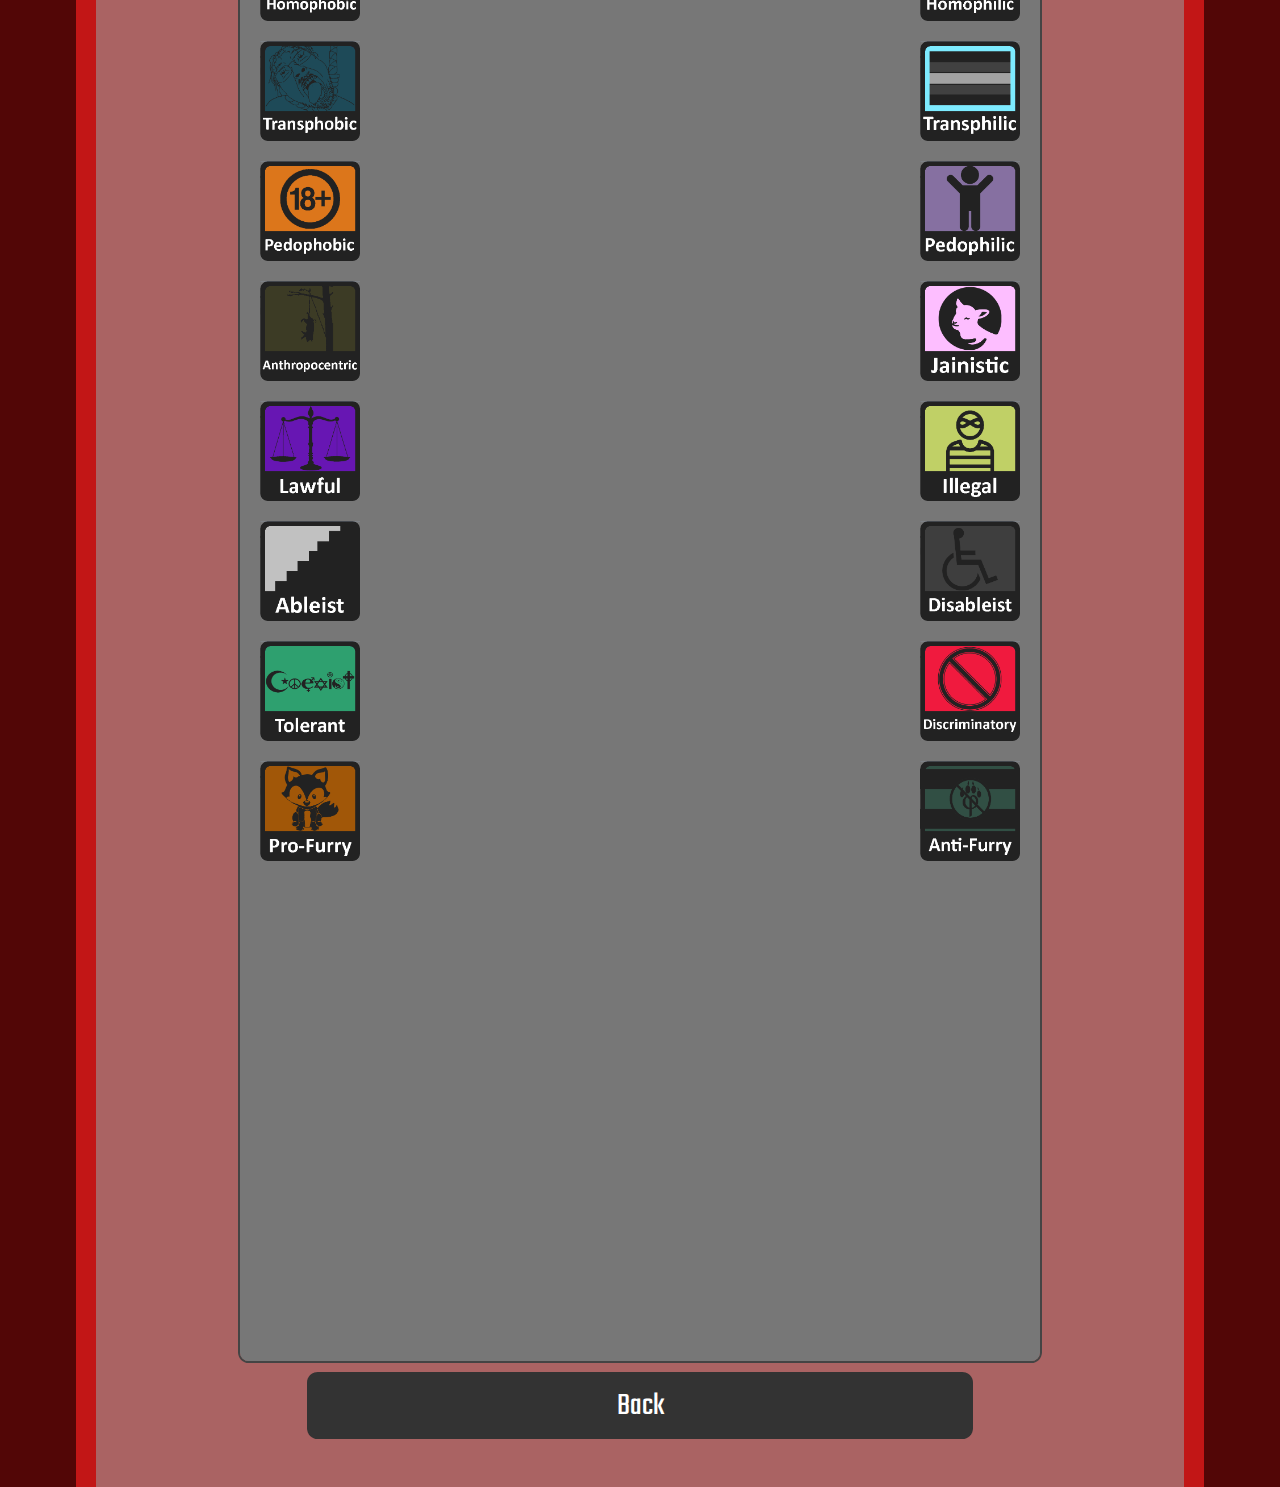
==== commit db5a6a28: "Update results.html" ====
--- a/results.html
+++ b/results.html
@@ -13,8 +13,6 @@
 <h1>Hate Values</h1>
 <hr>
 
-<h1>Results</h1>
-
 <h2><span class="weight-300" id="race-label"></span></h2>
 <div class="axis">
     <img id="img-white" src="value_images/white.png" height="128pt"/>
@@ -115,25 +113,21 @@
 </div>
 <h2><span class="weight-300" id="yourself-label"></span></h2>
 <div class="axis">
+    <img id="img-selfloving" src="value_images/selfloving.png" height="128pt"/>
+    <div class="bar selfloving" id="bar-selfloving"><div class="text-wrapper" id="selfloving"></div></div>
+    <div class="bar selfhating" id="bar-selfhating"><div class="text-wrapper" id="selfhating"></div></div>
     <img id="img-selfhating" src="value_images/selfhating.png" height="128pt"/>
-    <div class="bar selfhating" id="bar-selfhating"><div class="text-wrapper" id="selfhating"></div></div>
-    <div class="bar selfloving" id="bar-selfloving"><div class="text-wrapper" id="selfloving"></div></div>
-    <img id="img-selfloving" src="value_images/selfloving.png" height="128pt"/>
 </div>
 <h2><span class="weight-300" id="anime-label"></span></h2>
 <div class="axis">
+    <img id="img-weeaboo" src="value_images/weeaboo.png" height="128pt"/>
+    <div class="bar weeaboo" id="bar-weeaboo"><div class="text-wrapper" id="weeaboo"></div></div>
+    <div class="bar weebphobic" id="bar-weebphobic"><div class="text-wrapper" id="weebphobic"></div></div>
     <img id="img-weebphobic" src="value_images/weebphobic.png" height="128pt"/>
-    <div class="bar weebphobic" id="bar-weebphobic"><div class="text-wrapper" id="weebphobic"></div></div>
-    <div class="bar weeaboo" id="bar-weeaboo"><div class="text-wrapper" id="weeaboo"></div></div>
-    <img id="img-weeaboo" src="value_images/weeaboo.png" height="128pt"/>
-</div>
-
-<br><br>
-
+</div>
+    
 <h2 class="ideology">Closest Match: <span class="weight-300" id="ideology-label"></span></h1>
-
-<br><br>
-
+    
 <canvas id="banner" width=800 height=2040 style="font-family:Teko"></canvas>
 <button class="button" onclick="location.href='index.html';" style="background-color: #333;">Back</button> <br>
 <script>
@@ -468,7 +462,7 @@
         ctx.fillStyle="#222222"
         ctx.font="700 30px Teko"
         ctx.textAlign="right"
-        ctx.fillText("27/03/22", 780, 90)        //Change this when updating
+        ctx.fillText("01/04/22", 780, 90)        //Change this when updating
         ctx.fillStyle="#000"
         ctx.font="700 60px Teko"
         ctx.textAlign="center"
